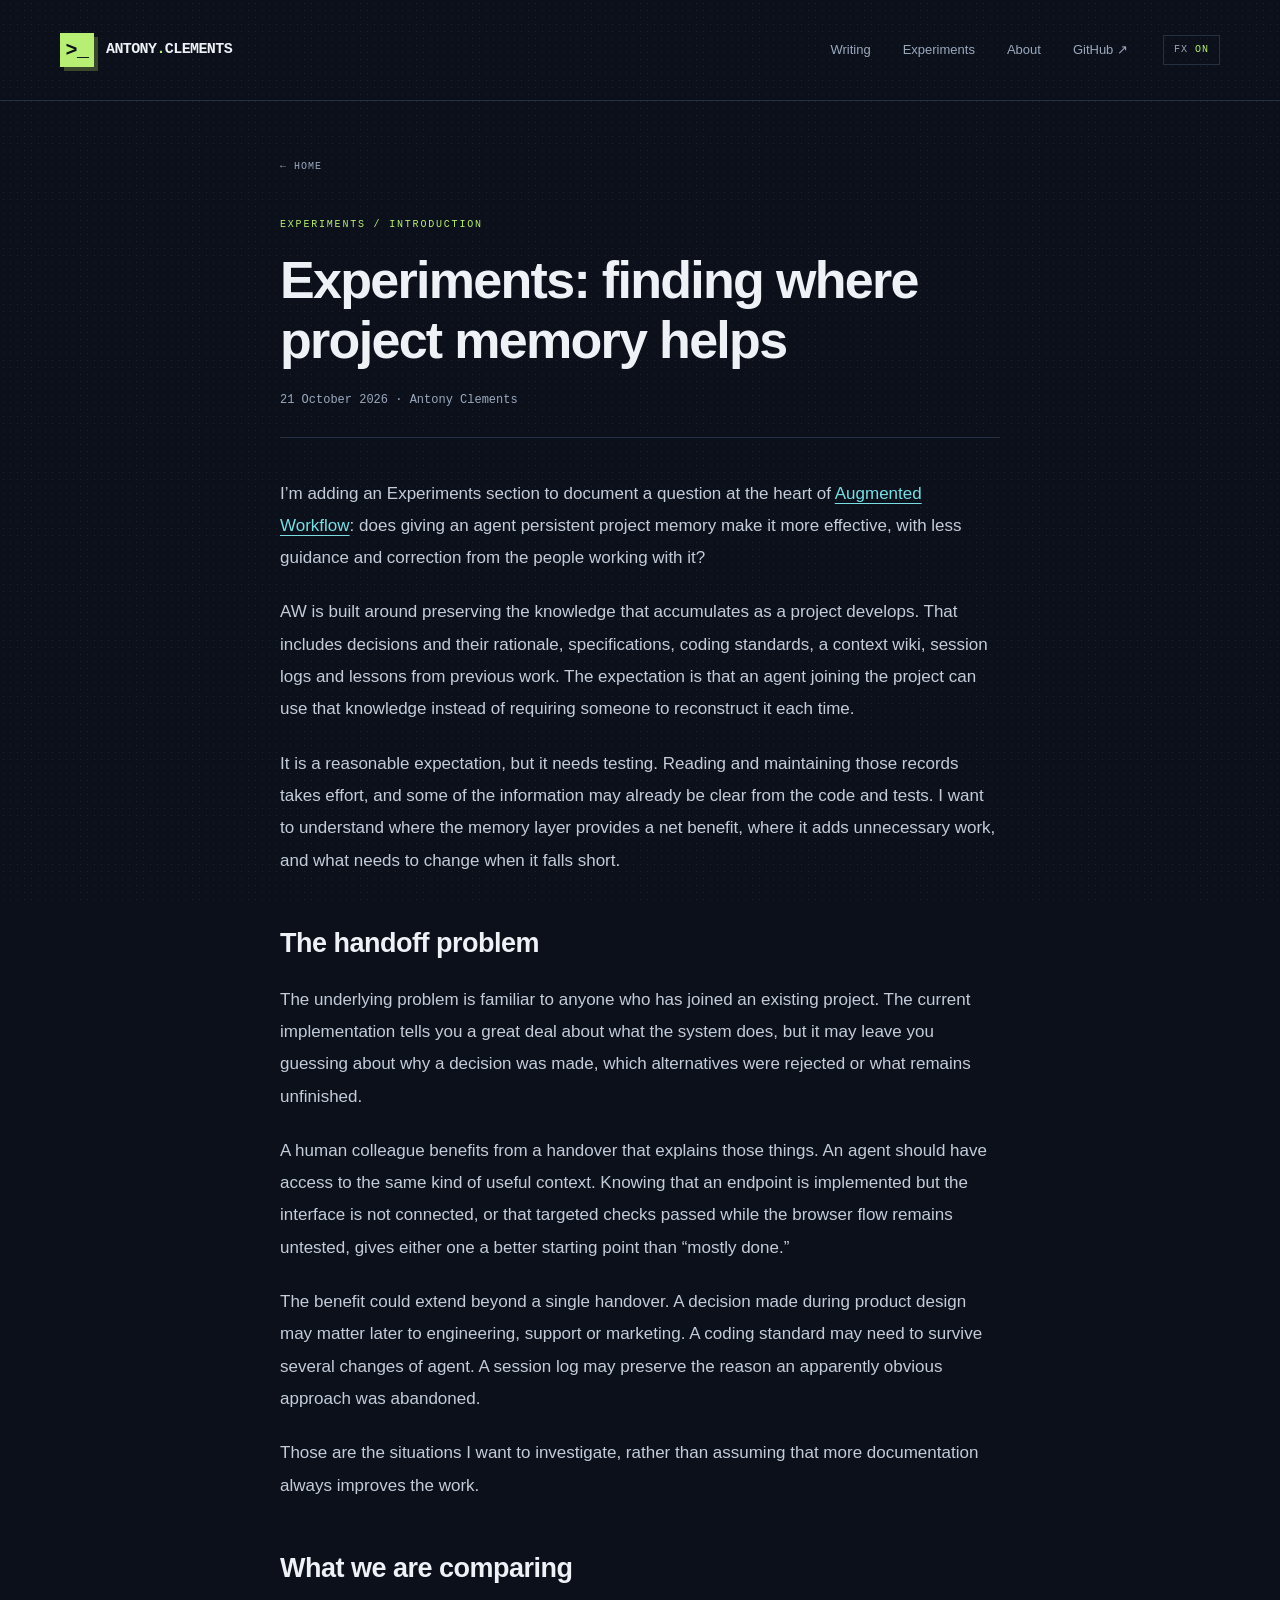
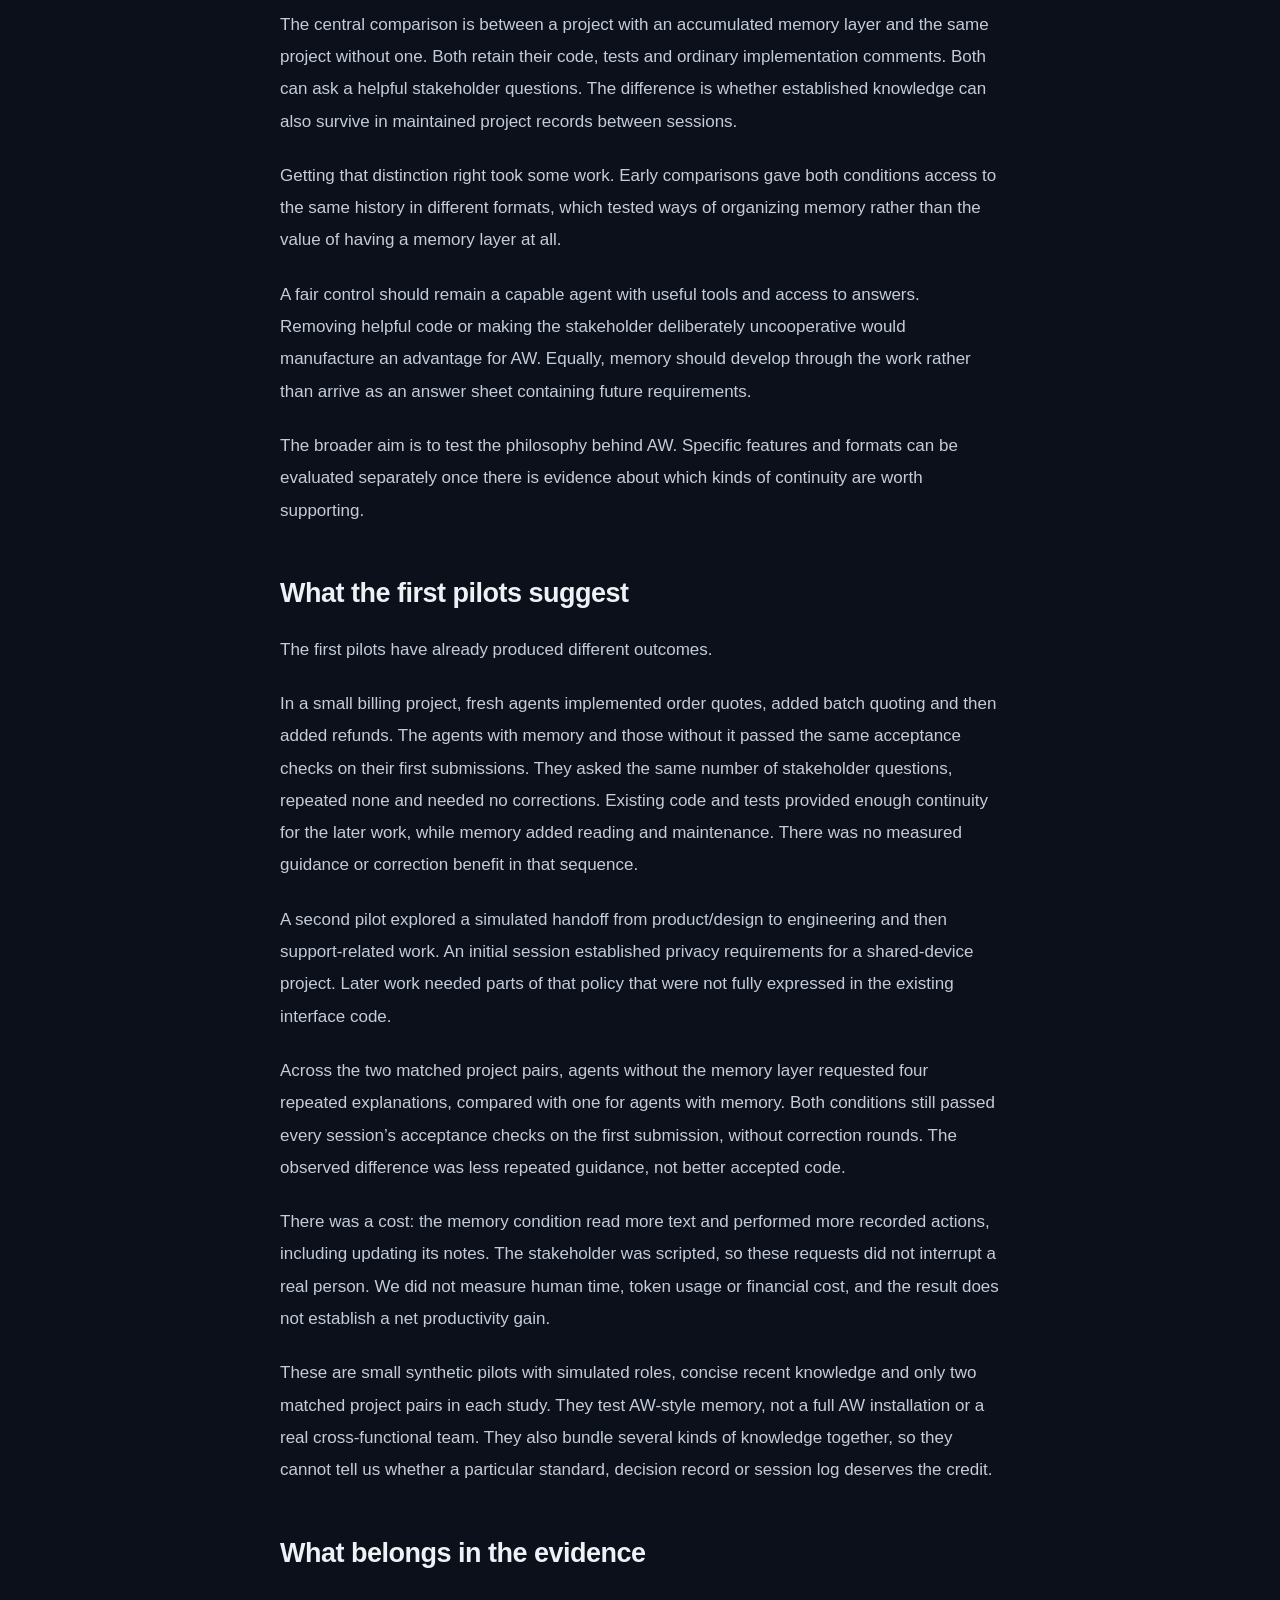
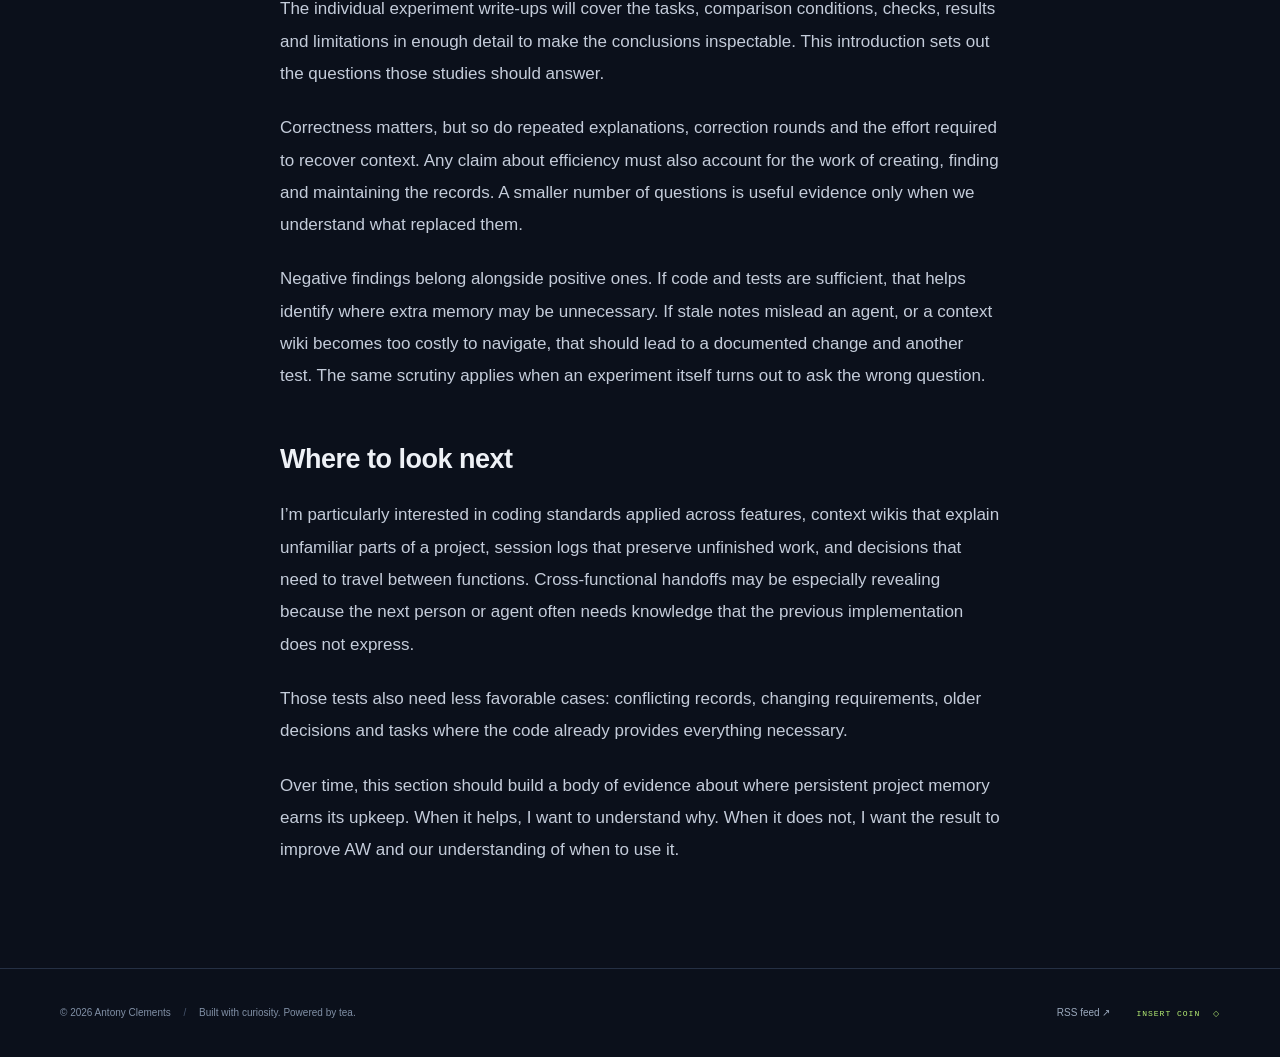
==== experiments/index.html @ 54e2a92e "Add Experiments section and project memory introduction" ====
<!DOCTYPE html>
<html lang="en">
<head>
  <meta charset="utf-8">
  <meta name="viewport" content="width=device-width, initial-scale=1">
  <title>Experiments: finding where project memory helps &mdash; Antony Clements</title>
  <meta name="description" content="Testing where persistent project memory helps agents, where it adds work, and what the evidence means for Augmented Workflow.">
  <link rel="stylesheet" href="/styles.css">
  <link rel="canonical" href="https://antonyjclements.github.io/experiments/">
<meta name="theme-color" content="#0b101b"><link rel="icon" href="/assets/favicon.svg" type="image/svg+xml"><script src="/arcade.js" defer></script>
</head>
<body class="article-page"><a class="skip-link" href="#main">Skip to content</a>
<header class="site-header"><div class="inner header-row">
  <a class="brand" href="/" aria-label="Antony Clements home"><span class="brand-icon" aria-hidden="true">&gt;_</span><span>ANTONY<span class="brand-dot">.</span>CLEMENTS</span></a>
  <nav aria-label="Main navigation"><a href="/#transmissions">Writing</a><a href="/experiments/" aria-current="page">Experiments</a><a href="/#about">About</a><a href="https://github.com/antonyjclements">GitHub <span aria-hidden="true">↗</span></a></nav>
  <button class="motion-toggle" type="button" aria-pressed="false" aria-label="Pause visual animations">FX <span>ON</span></button>
</div></header>

<main id="main" class="article-main"><a class="back-link" href="/">← HOME</a>
<article><p class="eyebrow">EXPERIMENTS / INTRODUCTION</p>
<h1>Experiments: finding where project memory helps</h1>
<p class="meta"><time datetime="2026-10-21">21 October 2026</time> &middot; Antony Clements</p>
<p>I’m adding an Experiments section to document a question at the heart of <a href="https://github.com/antonyjclements/augmented-workflow">Augmented Workflow</a>: does giving an agent persistent project memory make it more effective, with less guidance and correction from the people working with it?</p>
<p>AW is built around preserving the knowledge that accumulates as a project develops. That includes decisions and their rationale, specifications, coding standards, a context wiki, session logs and lessons from previous work. The expectation is that an agent joining the project can use that knowledge instead of requiring someone to reconstruct it each time.</p>
<p>It is a reasonable expectation, but it needs testing. Reading and maintaining those records takes effort, and some of the information may already be clear from the code and tests. I want to understand where the memory layer provides a net benefit, where it adds unnecessary work, and what needs to change when it falls short.</p>
<h2>The handoff problem</h2>
<p>The underlying problem is familiar to anyone who has joined an existing project. The current implementation tells you a great deal about what the system does, but it may leave you guessing about why a decision was made, which alternatives were rejected or what remains unfinished.</p>
<p>A human colleague benefits from a handover that explains those things. An agent should have access to the same kind of useful context. Knowing that an endpoint is implemented but the interface is not connected, or that targeted checks passed while the browser flow remains untested, gives either one a better starting point than “mostly done.”</p>
<p>The benefit could extend beyond a single handover. A decision made during product design may matter later to engineering, support or marketing. A coding standard may need to survive several changes of agent. A session log may preserve the reason an apparently obvious approach was abandoned.</p>
<p>Those are the situations I want to investigate, rather than assuming that more documentation always improves the work.</p>
<h2>What we are comparing</h2>
<p>The central comparison is between a project with an accumulated memory layer and the same project without one. Both retain their code, tests and ordinary implementation comments. Both can ask a helpful stakeholder questions. The difference is whether established knowledge can also survive in maintained project records between sessions.</p>
<p>Getting that distinction right took some work. Early comparisons gave both conditions access to the same history in different formats, which tested ways of organizing memory rather than the value of having a memory layer at all.</p>
<p>A fair control should remain a capable agent with useful tools and access to answers. Removing helpful code or making the stakeholder deliberately uncooperative would manufacture an advantage for AW. Equally, memory should develop through the work rather than arrive as an answer sheet containing future requirements.</p>
<p>The broader aim is to test the philosophy behind AW. Specific features and formats can be evaluated separately once there is evidence about which kinds of continuity are worth supporting.</p>
<h2>What the first pilots suggest</h2>
<p>The first pilots have already produced different outcomes.</p>
<p>In a small billing project, fresh agents implemented order quotes, added batch quoting and then added refunds. The agents with memory and those without it passed the same acceptance checks on their first submissions. They asked the same number of stakeholder questions, repeated none and needed no corrections. Existing code and tests provided enough continuity for the later work, while memory added reading and maintenance. There was no measured guidance or correction benefit in that sequence.</p>
<p>A second pilot explored a simulated handoff from product/design to engineering and then support-related work. An initial session established privacy requirements for a shared-device project. Later work needed parts of that policy that were not fully expressed in the existing interface code.</p>
<p>Across the two matched project pairs, agents without the memory layer requested four repeated explanations, compared with one for agents with memory. Both conditions still passed every session’s acceptance checks on the first submission, without correction rounds. The observed difference was less repeated guidance, not better accepted code.</p>
<p>There was a cost: the memory condition read more text and performed more recorded actions, including updating its notes. The stakeholder was scripted, so these requests did not interrupt a real person. We did not measure human time, token usage or financial cost, and the result does not establish a net productivity gain.</p>
<p>These are small synthetic pilots with simulated roles, concise recent knowledge and only two matched project pairs in each study. They test AW-style memory, not a full AW installation or a real cross-functional team. They also bundle several kinds of knowledge together, so they cannot tell us whether a particular standard, decision record or session log deserves the credit.</p>
<h2>What belongs in the evidence</h2>
<p>The individual experiment write-ups will cover the tasks, comparison conditions, checks, results and limitations in enough detail to make the conclusions inspectable. This introduction sets out the questions those studies should answer.</p>
<p>Correctness matters, but so do repeated explanations, correction rounds and the effort required to recover context. Any claim about efficiency must also account for the work of creating, finding and maintaining the records. A smaller number of questions is useful evidence only when we understand what replaced them.</p>
<p>Negative findings belong alongside positive ones. If code and tests are sufficient, that helps identify where extra memory may be unnecessary. If stale notes mislead an agent, or a context wiki becomes too costly to navigate, that should lead to a documented change and another test. The same scrutiny applies when an experiment itself turns out to ask the wrong question.</p>
<h2>Where to look next</h2>
<p>I’m particularly interested in coding standards applied across features, context wikis that explain unfamiliar parts of a project, session logs that preserve unfinished work, and decisions that need to travel between functions. Cross-functional handoffs may be especially revealing because the next person or agent often needs knowledge that the previous implementation does not express.</p>
<p>Those tests also need less favorable cases: conflicting records, changing requirements, older decisions and tasks where the code already provides everything necessary.</p>
<p>Over time, this section should build a body of evidence about where persistent project memory earns its upkeep. When it helps, I want to understand why. When it does not, I want the result to improve AW and our understanding of when to use it.</p>
</article></main>
<footer class="site-footer"><div class="inner footer-row"><p>© 2026 Antony Clements <span class="footer-divider">/</span> Built with curiosity. Powered by tea.</p><div><a href="/feed.xml">RSS feed ↗</a><button class="secret-trigger" type="button" aria-label="Enter the secret arcade">INSERT COIN <span aria-hidden="true">◇</span></button></div></div></footer>

</body>
</html>
---- styles.css ----
:root {
  color-scheme:dark;
  --bg:#0b101b;
  --panel:#101827;
  --line:#253044;
  --ink:#eef1f6;
  --muted:#9ba9bd;
  --lime:#b7ef74;
  --cyan:#7bdde4;
  --purple:#af91ee;
  --mono:ui-monospace,'SFMono-Regular',Consolas,'Liberation Mono',monospace;
}
* {
  box-sizing:border-box;
}
html {
  scroll-behavior:smooth;
  scroll-padding-top:2rem;
}
body {
  margin:0;
  background:var(--bg);
  color:var(--ink);
  font-family:Arial,Helvetica,sans-serif;
  line-height:1.65;
}
body::before {
  content:'';
  position:fixed;
  inset:0;
  z-index:-1;
  pointer-events:none;
  background-image:radial-gradient(#66749433 .6px,transparent .6px);
  background-size:7px 7px;
}
a {
  color:var(--cyan);
  text-underline-offset:4px;
}
button {
  font:inherit;
  cursor:pointer;
}
a,button {
  -webkit-tap-highlight-color:transparent;
}
a:focus-visible,button:focus-visible {
  outline:2px solid var(--lime);
  outline-offset:6px;
}
::selection {
  background:var(--lime);
  color:var(--bg);
}
.inner,.home-main {
  width:min(1160px,calc(100% - 96px));
  margin:auto;
}
.site-header {
  border-bottom:1px solid var(--line);
}
.header-row {
  min-height:100px;
  display:flex;
  align-items:center;
  gap:35px;
}
.brand {
  display:flex;
  align-items:center;
  gap:12px;
  color:var(--ink);
  text-decoration:none;
  font-family:var(--mono);
  font-weight:800;
  font-size:15px;
  letter-spacing:-.6px;
}
.brand-icon {
  background:var(--lime);
  color:var(--bg);
  width:34px;
  height:34px;
  display:grid;
  place-items:center;
  box-shadow:4px 4px 0 #39472d;
  font-size:20px;
}
.brand-dot {
  color:var(--lime);
}
nav {
  display:flex;
  gap:32px;
  margin-left:auto;
}
nav a {
  color:var(--muted);
  font-size:13px;
  text-decoration:none;
}
nav a:hover,nav a:focus-visible {
  color:var(--lime);
}
.motion-toggle {
  border:1px solid var(--line);
  color:var(--muted);
  background:none;
  padding:6px 10px;
  font-family:var(--mono);
  font-size:10px;
  letter-spacing:1px;
}
.motion-toggle span {
  color:var(--lime);
}
.hero {
  display:grid;
  grid-template-columns:1.05fr 1fr;
  gap:50px;
  align-items:center;
  padding:80px 0 64px;
}
.eyebrow {
  font-family:var(--mono);
  font-size:10px;
  letter-spacing:1.8px;
  color:var(--lime);
  margin:0 0 25px;
  line-height:1.6;
}
.status-dot {
  display:inline-block;
  width:6px;
  height:6px;
  margin-right:9px;
  background:var(--lime);
  box-shadow:0 0 10px #b7ef7490;
  animation:pulse 3s ease-in-out infinite;
}
.hero h1 {
  font-size:clamp(38px,4.5vw,60px);
  line-height:1.12;
  letter-spacing:-2.5px;
  margin:0 0 26px;
  font-weight:850;
}
.hero h1>span {
  color:var(--lime);
}
.hero-description {
  max-width:450px;
  font-size:15px;
  color:var(--muted);
  line-height:1.85;
  margin:0 0 30px;
}
.hero-actions {
  display:flex;
  align-items:center;
  gap:23px;
  flex-wrap:wrap;
}
.button {
  font-family:var(--mono);
  font-weight:700;
  font-size:10px;
  letter-spacing:.4px;
  text-decoration:none;
  padding:14px 18px;
  display:inline-flex;
  gap:16px;
  border:1px solid var(--lime);
  box-shadow:4px 4px 0 #405231;
  transition:transform .2s,box-shadow .2s;
}
.primary {
  background:var(--lime);
  color:#111827;
}
.button:hover {
  transform:translate(-2px,-2px);
  box-shadow:6px 6px 0 #405231;
}
.text-link {
  font-size:12px;
  color:var(--ink);
  text-decoration:none;
}
.text-link:hover {
  color:var(--lime);
}
.hero-footnote {
  font-family:var(--mono);
  font-size:9px;
  letter-spacing:1.4px;
  color:#7c8a9e;
  margin:32px 0 0;
}
.hero-footnote span {
  color:var(--lime);
  margin-right:7px;
}
.scene-frame {
  border:1px solid #3d4b62;
  box-shadow:8px 8px 0 #121d2f;
  transform:translateY(6px);
}
.scene-top,.scene-bottom {
  display:flex;
  justify-content:space-between;
  padding:12px 15px;
  font:8px var(--mono);
  letter-spacing:1px;
  background:#131b2b;
  color:#a3b0c6;
}
.live {
  color:var(--lime);
}
.city-scene {
  position:relative;
  overflow:hidden;
  background:#151a34;
}
.city-scene img {
  display:block;
  width:100%;
  height:auto;
  min-height:285px;
  object-fit:cover;
  image-rendering:pixelated;
  animation:city-drift 9s ease-in-out infinite alternate;
}
.city-scene::after {
  content:'';
  position:absolute;
  inset:0;
  background:repeating-linear-gradient(transparent 0 3px,#00000018 3px 4px);
  pointer-events:none;
}
.scene-coordinate {
  position:absolute;
  top:20px;
  left:20px;
  font:9px/1.8 var(--mono);
  color:#a6b0d0;
}
.scene-caption {
  position:absolute;
  bottom:24px;
  left:20px;
  color:#d3def1;
  font:9px var(--mono);
  letter-spacing:1.5px;
}
.scene-bottom {
  color:#7f90aa;
  font-size:7px;
}
.signal-strip {
  display:flex;
  justify-content:space-between;
  align-items:center;
  gap:16px;
  border-block:1px solid var(--line);
  padding:20px 0;
  font:9px var(--mono);
  letter-spacing:1.3px;
  color:#8a9ab2;
}
.signal-strip span:nth-child(even) {
  color:var(--lime);
}
.transmissions {
  padding-top:59px;
  scroll-margin-top:28px;
}
.section-heading {
  display:flex;
  justify-content:space-between;
  align-items:end;
  margin-bottom:27px;
}
.section-heading .eyebrow,.about-panel .eyebrow {
  font-size:9px;
  margin-bottom:12px;
  color:#8f9db2;
}
.section-heading h2,.about-panel h2 {
  font-size:28px;
  line-height:1.3;
  letter-spacing:-1px;
  margin:0;
}
.section-count {
  font:8px var(--mono);
  color:#8492aa;
  letter-spacing:1px;
  padding-bottom:5px;
}
.post-card {
  position:relative;
  display:grid;
  grid-template-columns:265px 1fr;
  gap:35px;
  padding:22px;
  border:1px solid var(--line);
  text-decoration:none;
  background:#11182790;
  transition:border-color .2s,transform .2s;
}
.post-card:hover {
  border-color:#74974e;
  transform:translateY(-3px);
}
.post-art {
  min-height:218px;
  border:1px solid #343c5a;
  background:radial-gradient(ellipse at center,#302b4b,#161d30);
  display:flex;
  flex-direction:column;
  align-items:center;
  justify-content:space-between;
  padding:15px;
  font:8px var(--mono);
  letter-spacing:1px;
  color:#a29abf;
  position:relative;
  overflow:hidden;
}
.post-art::before {
  content:'';
  position:absolute;
  inset:0;
  background-image:linear-gradient(#b09aee0b 1px,transparent 1px),linear-gradient(90deg,#b09aee0b 1px,transparent 1px);
  background-size:18px 18px;
}
.art-index {
  align-self:start;
}
.code-art {
  display:flex;
  gap:18px;
  align-items:center;
  font:70px var(--mono);
  text-shadow:4px 4px #101529;
  color:var(--purple);
  z-index:1;
}
.code-art i {
  font-style:normal;
  font-size:58px;
  color:var(--lime);
  animation:float 4s ease-in-out infinite;
}
.art-caption {
  color:#bdafdc;
  font-size:7px;
}
.post-copy {
  padding:12px 35px 10px 0;
}
.post-meta {
  display:flex;
  gap:20px;
  font:9px var(--mono);
  letter-spacing:.8px;
  color:var(--muted);
}
.post-meta span {
  color:var(--cyan);
}
.post-copy h3 {
  font-size:27px;
  line-height:1.3;
  letter-spacing:-.7px;
  color:var(--ink);
  margin:19px 0 12px;
}
.post-copy p {
  font-size:14px;
  color:var(--muted);
  line-height:1.85;
  max-width:630px;
  margin:0 0 20px;
}
.read-link {
  font:9px var(--mono);
  letter-spacing:1px;
  color:var(--lime);
}
.read-link span {
  display:inline-block;
  margin-left:14px;
  transition:transform .2s;
}
.post-card:hover .read-link span {
  transform:translateX(5px);
}
.card-number {
  position:absolute;
  right:21px;
  top:20px;
  font:10px var(--mono);
  color:#56667f;
}
.about-panel {
  display:grid;
  grid-template-columns:1fr 1.6fr;
  gap:45px;
  margin-top:46px;
  padding:36px 0;
  border-block:1px solid var(--line);
  scroll-margin-top:20px;
}
.about-panel p:not(.eyebrow) {
  font-size:14px;
  line-height:1.9;
  color:var(--muted);
  margin:0 0 13px;
}
.about-panel .text-link {
  color:var(--cyan);
}
.cheat-hint {
  display:flex;
  align-items:center;
  justify-content:center;
  gap:18px;
  padding:38px 0;
  color:var(--purple);
}
.cheat-hint p {
  font-size:11px;
  line-height:1.8;
  margin:0;
  color:#a5acc0;
}
.cheat-hint p span {
  color:#697a94;
}
.cheat-keys {
  font:11px var(--mono);
  color:#78869f;
  letter-spacing:3px;
  margin-left:25px;
}
.site-footer {
  border-top:1px solid var(--line);
}
.footer-row {
  display:flex;
  justify-content:space-between;
  align-items:center;
  gap:20px;
  min-height:88px;
  font-size:10px;
  color:#8190a6;
}
.footer-row p {
  margin:0;
}
.footer-row>div {
  display:flex;
  align-items:center;
  gap:26px;
}
.footer-row a {
  color:var(--muted);
  text-decoration:none;
}
.footer-divider {
  margin:0 10px;
  color:#46546c;
}
.secret-trigger {
  font:8px var(--mono);
  letter-spacing:1px;
  border:0;
  color:var(--lime);
  background:none;
  padding:10px 0;
}
.secret-trigger span {
  padding-left:7px;
}
.skip-link {
  position:fixed;
  top:-100px;
  left:20px;
  z-index:10;
  background:var(--lime);
  color:var(--bg);
  padding:10px;
}
.skip-link:focus {
  top:15px;
}
.article-main {
  max-width:780px;
  padding:50px 30px 80px;
  margin:auto;
}
.back-link {
  font:10px var(--mono);
  letter-spacing:1px;
  text-decoration:none;
  color:var(--muted);
  display:inline-block;
  margin-bottom:45px;
}
article>.eyebrow {
  color:var(--lime);
  margin-bottom:18px;
}
article h1 {
  font-size:clamp(34px,5vw,52px);
  letter-spacing:-1.7px;
  line-height:1.15;
  margin:0 0 18px;
}
article .meta {
  font:12px var(--mono);
  color:var(--muted);
  padding-bottom:30px;
  border-bottom:1px solid var(--line);
  margin-bottom:40px;
}
article {
  font-size:17px;
  line-height:1.9;
  color:#c4ccda;
}
article h1,article h2,article h3 {
  color:var(--ink);
}
article h2 {
  font-size:27px;
  line-height:1.35;
  letter-spacing:-.5px;
  margin-top:48px;
}
article h3 {
  font-size:21px;
  margin-top:35px;
}
article p {
  margin:22px 0;
}
blockquote {
  border-left:3px solid var(--purple);
  margin:28px 0;
  padding:2px 0 2px 23px;
  color:#b9abd7;
}
code {
  font-family:var(--mono);
  font-size:.85em;
  background:#1a2537;
  color:#c2e49c;
  padding:3px 5px;
}
pre {
  background:#111b2b;
  border:1px solid var(--line);
  padding:22px;
  overflow-x:auto;
  font-size:14px;
  line-height:1.7;
}
pre code {
  background:none;
  padding:0;
}
.arcade-dialog {
  width:min(600px,calc(100% - 24px));
  padding:24px;
  background:#0b101b;
  color:var(--ink);
  border:1px solid var(--lime);
  box-shadow:8px 8px 0 #41572f;
  max-height:calc(100dvh - 24px);
  overflow:auto;
}
.arcade-dialog::backdrop {
  background:#030712e8;
  backdrop-filter:blur(6px);
}
.arcade-heading {
  display:flex;
  align-items:center;
  justify-content:space-between;
  gap:15px;
}
.arcade-heading h2 {
  font:18px var(--mono);
  color:var(--lime);
  margin:0;
}
.close-game {
  border:1px solid var(--line);
  background:none;
  color:var(--ink);
  padding:4px 10px;
}
.arcade-dialog p {
  color:var(--muted);
  font:11px/1.8 var(--mono);
}
.game-score {
  display:flex;
  justify-content:space-between;
  color:var(--cyan);
  font:12px var(--mono);
  padding:14px 0;
}
.arcade-dialog canvas {
  display:block;
  width:100%;
  height:auto;
  border:1px solid var(--line);
  background:#101629;
  image-rendering:pixelated;
  touch-action:none;
}
.game-controls {
  display:flex;
  justify-content:space-between;
  gap:10px;
  margin-top:16px;
}
.game-controls button {
  background:#182438;
  border:1px solid #48576e;
  color:var(--ink);
  padding:12px 18px;
  font:12px var(--mono);
  touch-action:none;
}
.game-controls .restart-game {
  color:var(--lime);
}
.no-motion *, .no-motion *::before, .no-motion *::after {
  animation:none!important;
  scroll-behavior:auto!important;
  transition:none!important;
}
@keyframes pulse {
  50% {
    opacity:.5;
  }
}
@keyframes float {
  50% {
    transform:translateY(-5px);
  }
}
@keyframes city-drift {
  to {
    transform:scale(1.035) translateY(-3px);
  }
}
@media(prefers-reduced-motion:reduce) {
  html {
    scroll-behavior:auto;
  }
  *,*::before,*::after {
    animation:none!important;
    transition:none!important;
  }
}
@media(min-width:1450px) {
  .hero {
    padding-top:95px;
    padding-bottom:85px;
  }
}
@media(max-width:1000px) {
  .inner,.home-main {
    width:calc(100% - 56px);
  }
  .hero {
    gap:28px;
  }
  .hero h1 {
    font-size:44px;
  }
  .hero-actions {
    gap:20px;
  }
  .post-card {
    grid-template-columns:220px 1fr;
    gap:25px;
  }
  .scene-bottom {
    letter-spacing:0;
  }
  .brand {
    font-size:12px;
  }
  nav {
    gap:22px;
  }
  .header-row {
    gap:22px;
  }
}
@media(max-width:700px) {
  .inner,.home-main {
    width:calc(100% - 36px);
  }
  .header-row {
    min-height:83px;
    gap:16px;
    flex-wrap:wrap;
    padding-block:18px;
  }
  .brand {
    font-size:11px;
    gap:10px;
  }
  .brand-icon {
    width:28px;
    height:28px;
    font-size:17px;
  }
  nav {
    order:3;
    flex-basis:100%;
    flex-wrap:wrap;
    margin:5px 0 0;
    gap:28px;
  }
  nav a {
    font-size:12px;
  }
  .motion-toggle {
    margin-left:auto;
  }
  .hero {
    grid-template-columns:1fr;
    padding:44px 0 35px;
    gap:36px;
  }
  .hero h1 {
    font-size:46px;
    letter-spacing:-2px;
  }
  .hero-description {
    font-size:14px;
  }
  .eyebrow {
    font-size:9px;
    letter-spacing:1px;
  }
  .city-scene img {
    min-height:0;
  }
  .scene-frame {
    margin-right:7px;
  }
  .signal-strip {
    font-size:8px;
    flex-wrap:wrap;
    justify-content:center;
    gap:12px;
    line-height:1.8;
  }
  .signal-strip span:last-child,.signal-strip span:nth-last-child(2) {
    display:none;
  }
  .transmissions {
    padding-top:38px;
  }
  .section-heading {
    display:block;
  }
  .section-heading h2 {
    font-size:26px;
  }
  .section-count {
    display:block;
    margin-top:14px;
  }
  .post-card {
    grid-template-columns:1fr;
    padding:16px;
    gap:15px;
  }
  .post-art {
    min-height:185px;
  }
  .code-art {
    font-size:62px;
  }
  .post-copy {
    padding:10px 0 5px;
  }
  .post-copy h3 {
    font-size:25px;
  }
  .card-number {
    display:none;
  }
  .post-meta {
    font-size:8px;
    gap:17px;
  }
  .about-panel {
    grid-template-columns:1fr;
    gap:18px;
    margin-top:30px;
    padding:28px 0;
  }
  .about-panel h2 {
    font-size:25px;
  }
  .cheat-hint {
    flex-wrap:wrap;
    gap:15px;
    padding:30px 0;
  }
  .cheat-keys {
    flex-basis:100%;
    text-align:center;
    margin:0;
    font-size:10px;
  }
  .footer-row {
    align-items:start;
    flex-direction:column;
    gap:13px;
    padding-block:23px;
  }
  .footer-row>div {
    width:100%;
    justify-content:space-between;
  }
  .footer-divider {
    margin:0 4px;
  }
  .article-main {
    padding:35px 20px 55px;
  }
  article {
    font-size:16px;
  }
  article h2 {
    font-size:24px;
  }
  pre {
    padding:16px;
    font-size:12px;
  }
  .arcade-dialog {
    padding:15px;
  }
  .game-controls button {
    padding:12px;
  }
  .arcade-heading h2 {
    font-size:15px;
  }
}

.game-picker {
  display:flex;
  gap:10px;
  margin-top:20px;
}
.game-picker button {
  flex:1;
  padding:12px 8px;
  border:1px solid var(--line);
  background:#131d30;
  color:var(--muted);
  font:11px var(--mono);
  letter-spacing:.5px;
}
.game-picker button[aria-pressed="true"] {
  border-color:var(--lime);
  color:var(--lime);
  background:#b7ef7410;
}
.game-picker button:hover {
  border-color:var(--cyan);
}
.game-score [hidden] {
  display:none;
}

.game-picker {
  flex-wrap:wrap;
}
.game-picker button {
  flex:1 1 130px;
}
.game-controls [hidden] {
  display:none;
}
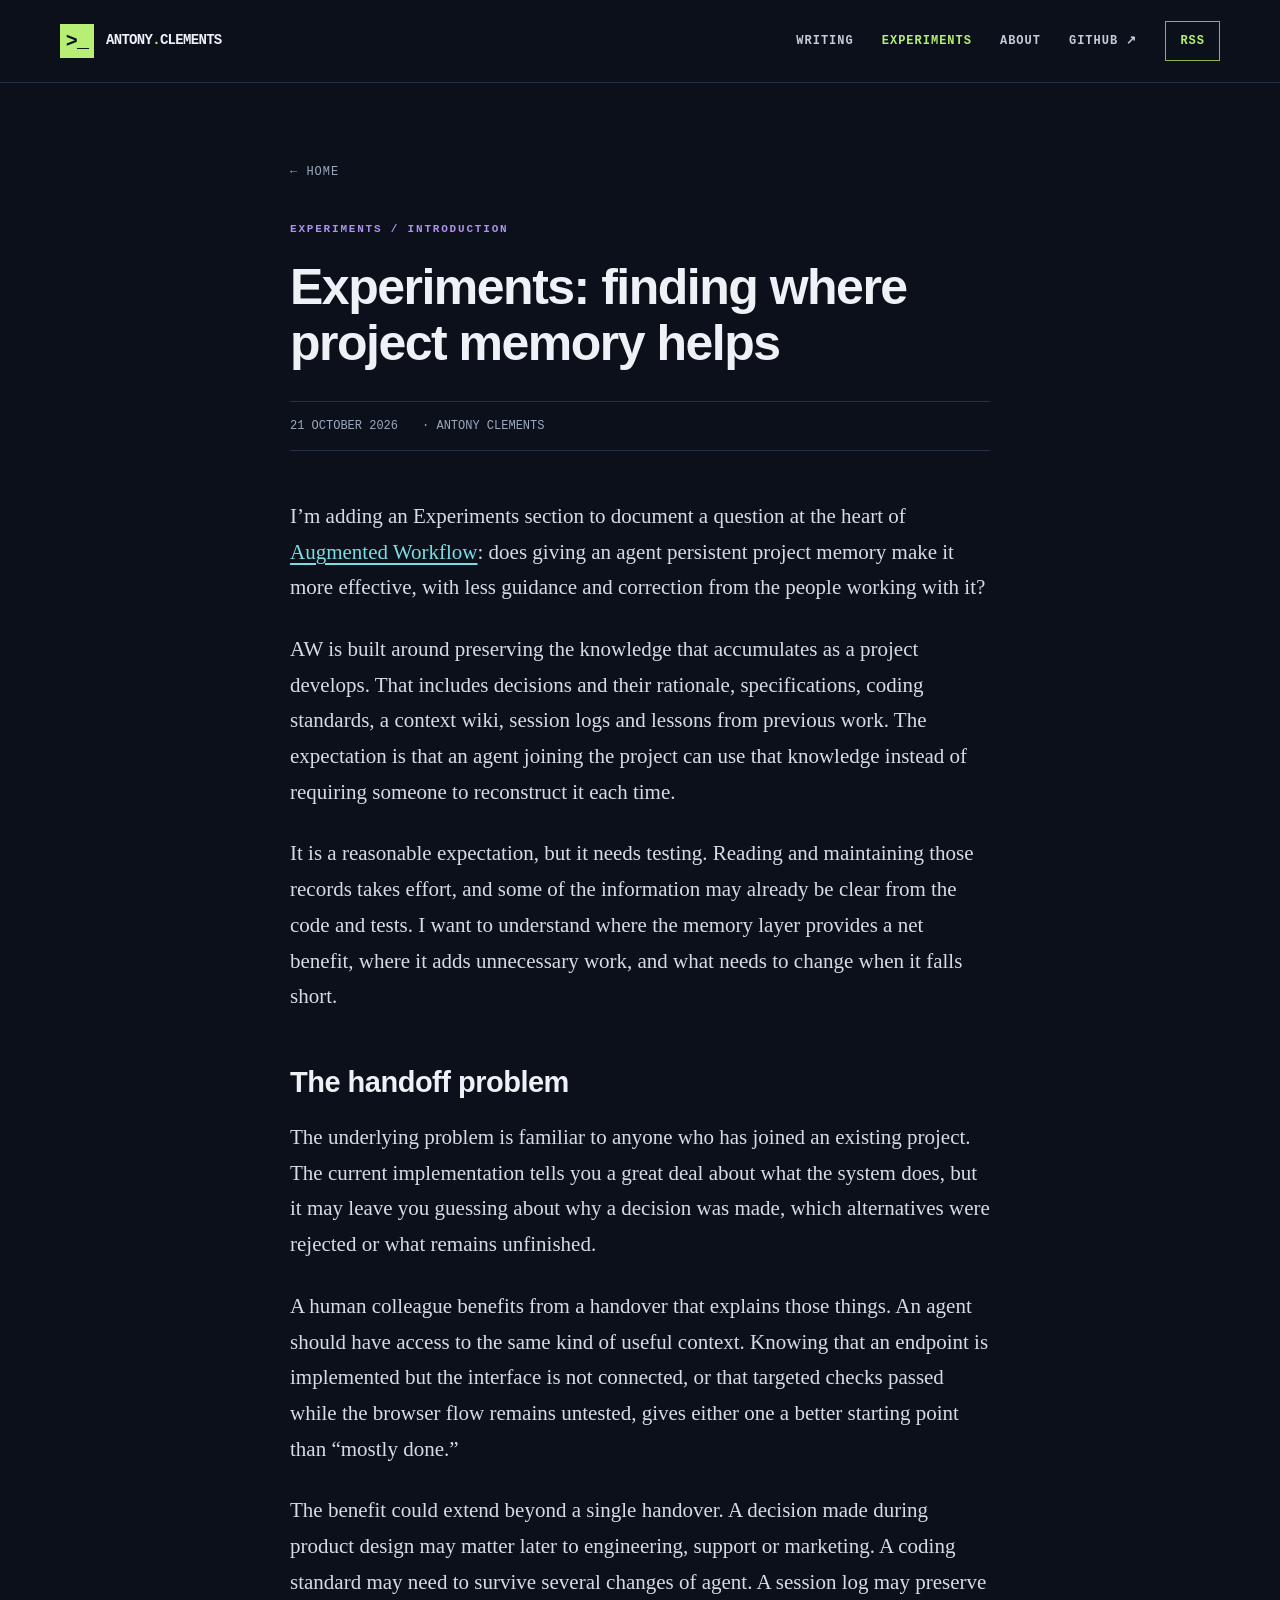
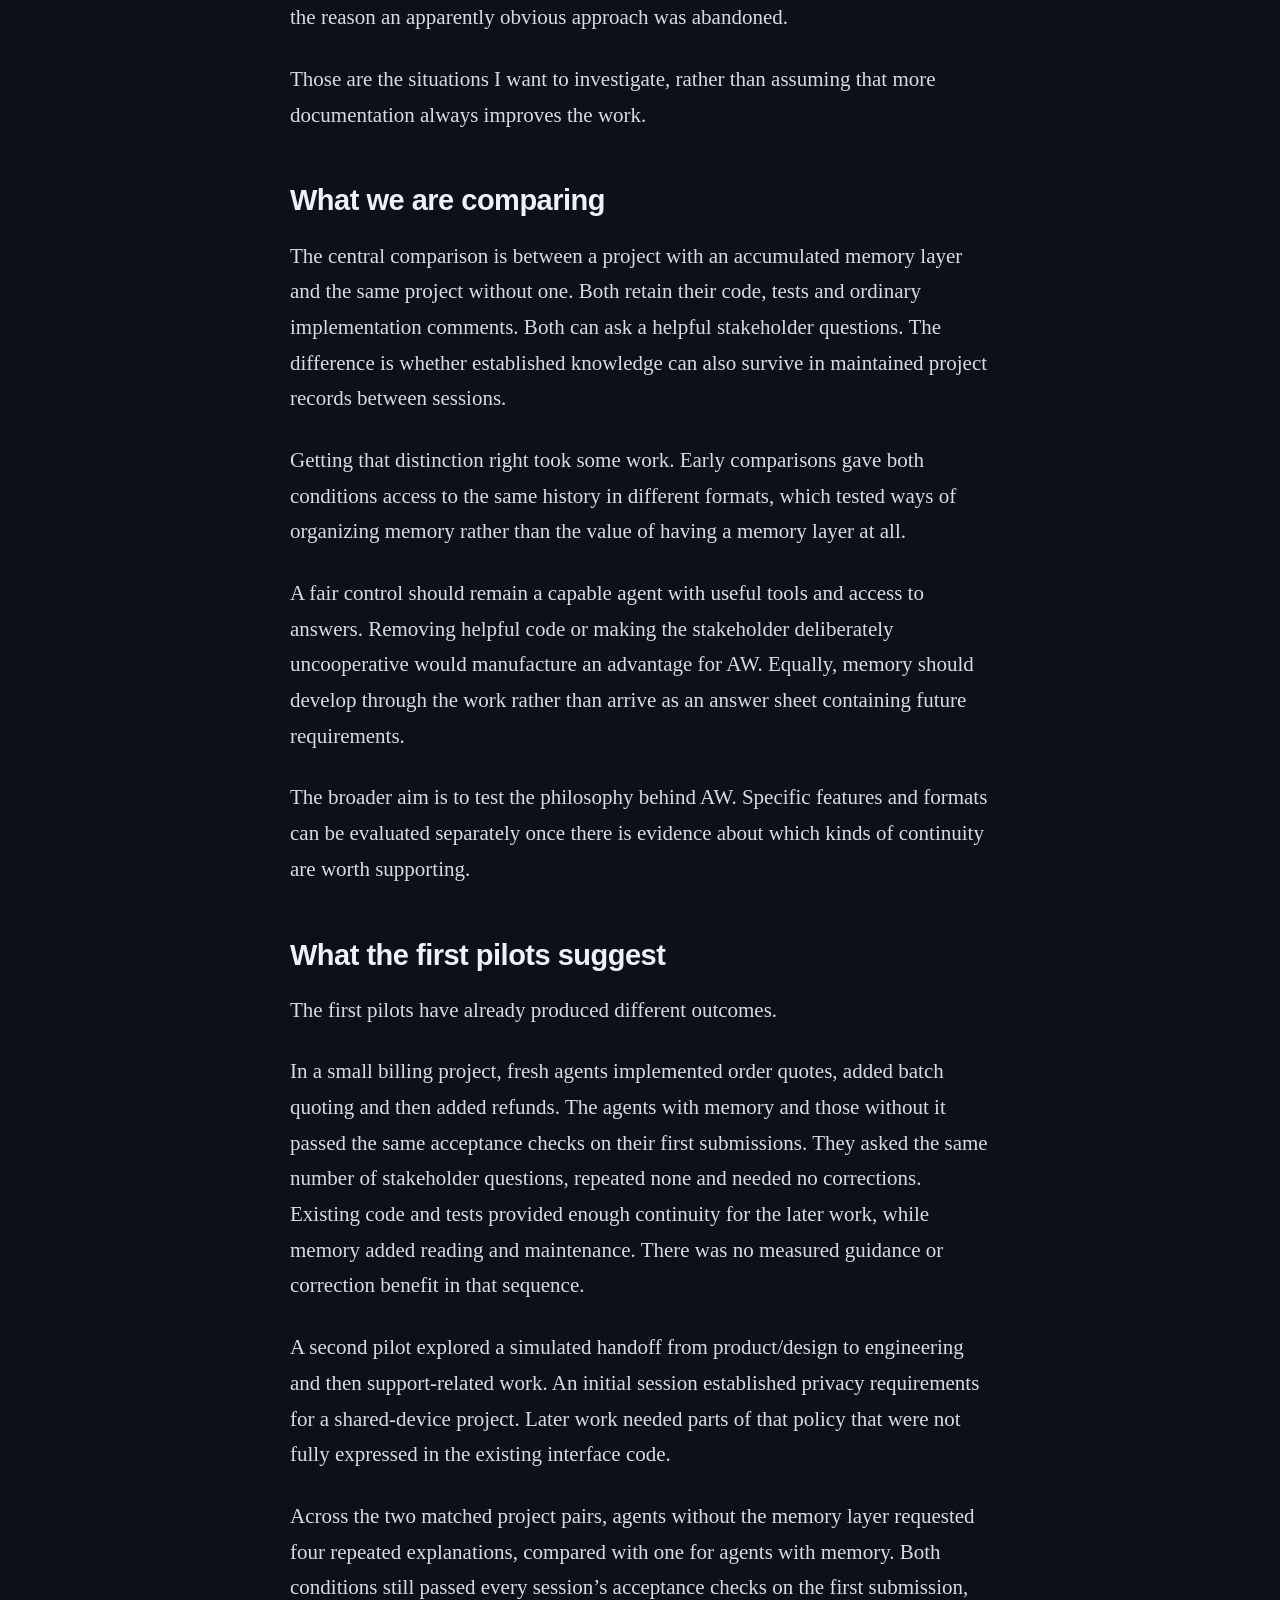
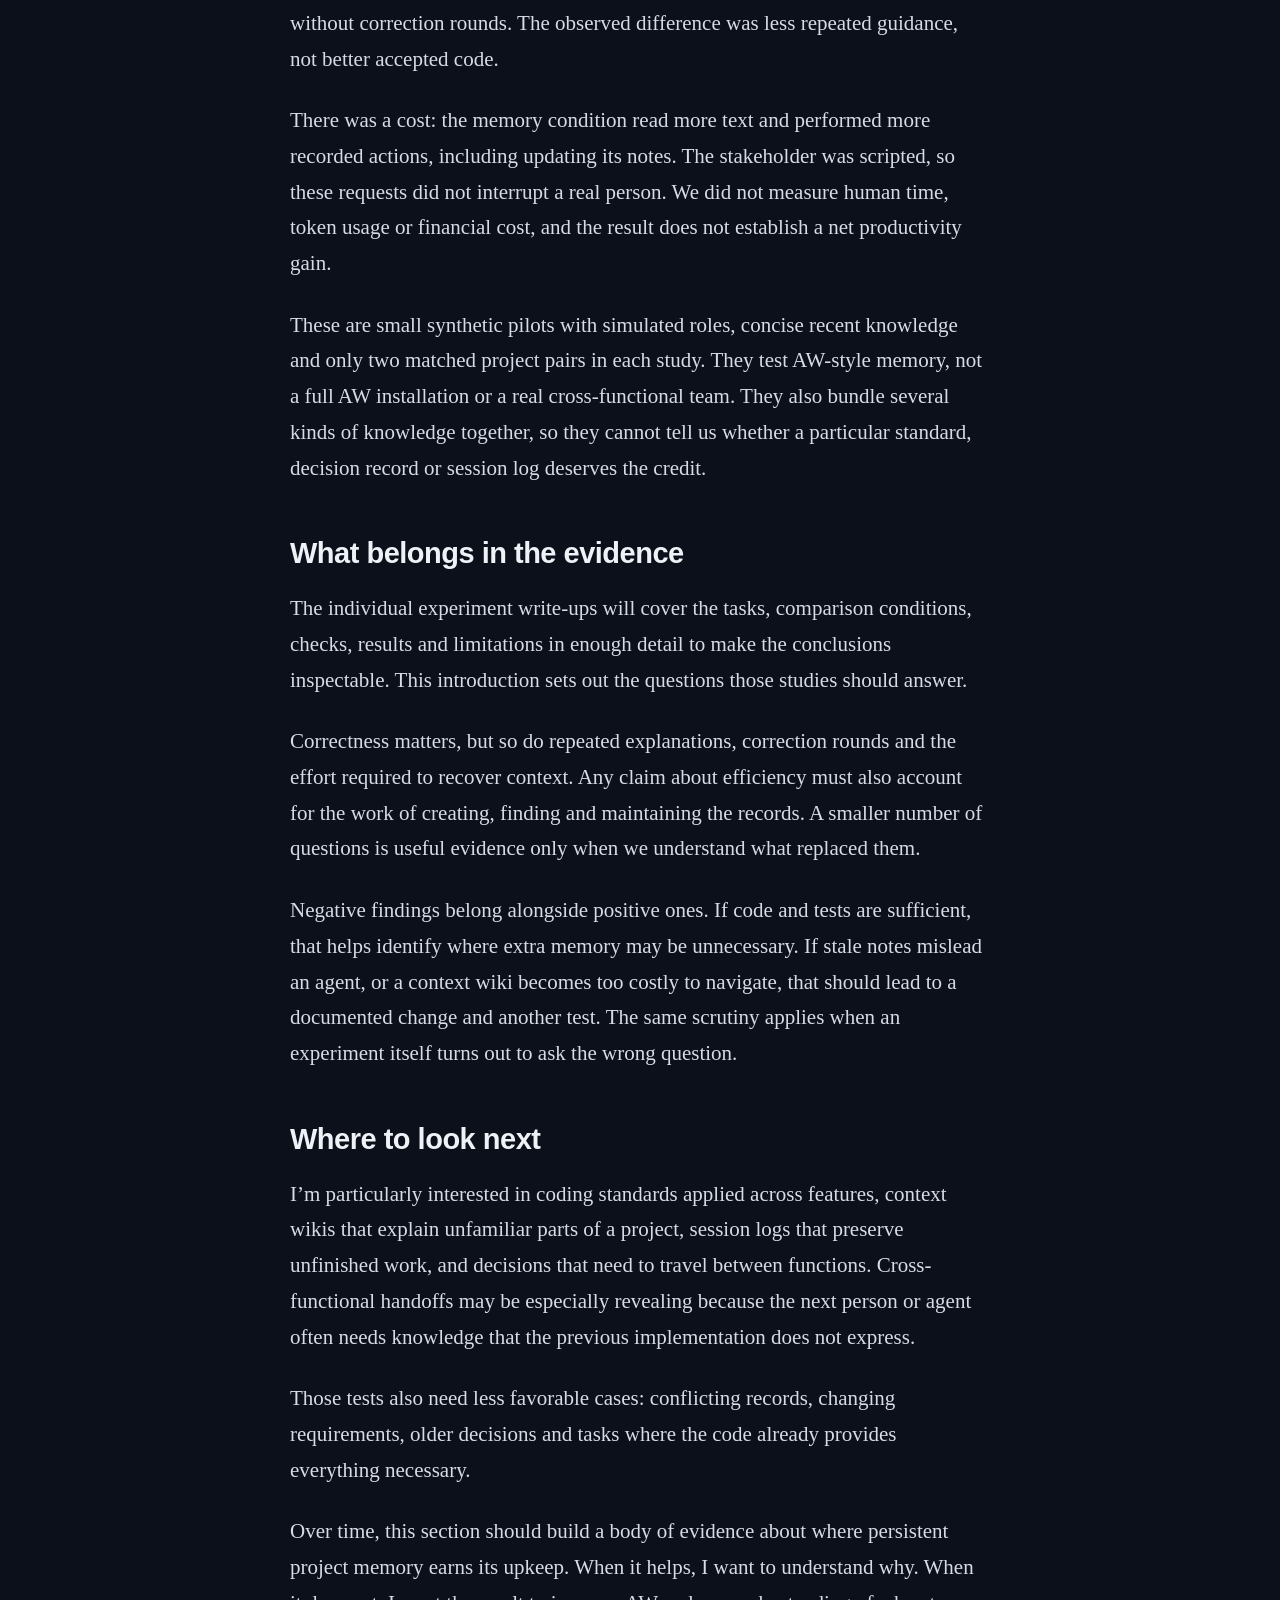
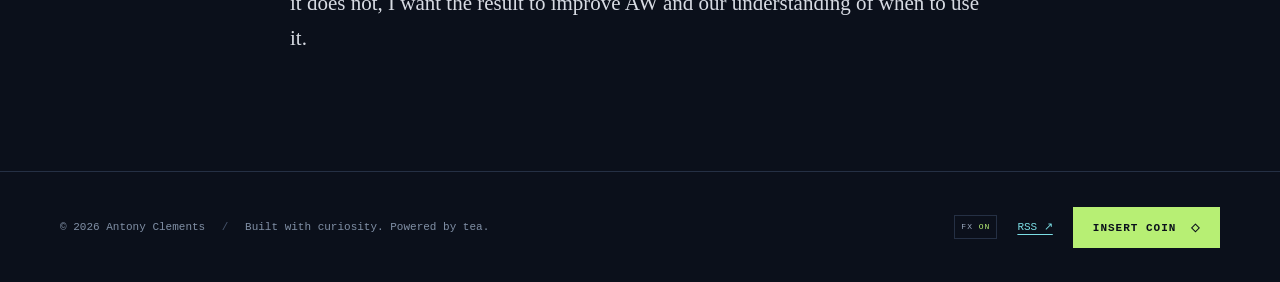
==== commit f66cc877: "Match arcade references across home and essay layouts Add social previews, consistent dates and meta" ====
--- a/experiments/index.html
+++ b/experiments/index.html
@@ -8,12 +8,26 @@
   <link rel="stylesheet" href="/styles.css">
   <link rel="canonical" href="https://antonyjclements.github.io/experiments/">
 <meta name="theme-color" content="#0b101b"><link rel="icon" href="/assets/favicon.svg" type="image/svg+xml"><script src="/arcade.js" defer></script>
+  <meta property="og:type" content="article">
+  <meta property="og:site_name" content="Antony Clements">
+  <meta property="og:title" content="Experiments: finding where project memory helps — Antony Clements">
+  <meta property="og:description" content="Testing where persistent project memory helps agents, where it adds work, and what the evidence means for Augmented Workflow.">
+  <meta property="og:url" content="https://antonyjclements.github.io/experiments/">
+  <meta property="og:image" content="https://antonyjclements.github.io/assets/social-preview.png">
+  <meta property="og:image:width" content="1200">
+  <meta property="og:image:height" content="630">
+  <meta property="og:image:alt" content="Antony Clements — Notes on building software, in the site’s dark arcade theme.">
+  <meta name="twitter:card" content="summary_large_image">
+  <meta name="twitter:title" content="Experiments: finding where project memory helps — Antony Clements">
+  <meta name="twitter:description" content="Testing where persistent project memory helps agents, where it adds work, and what the evidence means for Augmented Workflow.">
+  <meta name="twitter:image" content="https://antonyjclements.github.io/assets/social-preview.png">
+  <meta name="twitter:image:alt" content="Antony Clements — Notes on building software, in the site’s dark arcade theme.">
+  <meta property="article:published_time" content="2026-10-21">
 </head>
 <body class="article-page"><a class="skip-link" href="#main">Skip to content</a>
 <header class="site-header"><div class="inner header-row">
   <a class="brand" href="/" aria-label="Antony Clements home"><span class="brand-icon" aria-hidden="true">&gt;_</span><span>ANTONY<span class="brand-dot">.</span>CLEMENTS</span></a>
-  <nav aria-label="Main navigation"><a href="/#transmissions">Writing</a><a href="/experiments/" aria-current="page">Experiments</a><a href="/#about">About</a><a href="https://github.com/antonyjclements">GitHub <span aria-hidden="true">↗</span></a></nav>
-  <button class="motion-toggle" type="button" aria-pressed="false" aria-label="Pause visual animations">FX <span>ON</span></button>
+  <nav aria-label="Main navigation"><a href="/#transmissions">Writing</a><a href="/experiments/" aria-current="page">Experiments</a><a href="/#about">About</a><a href="https://github.com/antonyjclements">GitHub <span aria-hidden="true">↗</span></a><a class="nav-rss" href="/feed.xml">RSS</a></nav>
 </div></header>
 
 <main id="main" class="article-main"><a class="back-link" href="/">← HOME</a>
@@ -49,7 +63,7 @@
 <p>Those tests also need less favorable cases: conflicting records, changing requirements, older decisions and tasks where the code already provides everything necessary.</p>
 <p>Over time, this section should build a body of evidence about where persistent project memory earns its upkeep. When it helps, I want to understand why. When it does not, I want the result to improve AW and our understanding of when to use it.</p>
 </article></main>
-<footer class="site-footer"><div class="inner footer-row"><p>© 2026 Antony Clements <span class="footer-divider">/</span> Built with curiosity. Powered by tea.</p><div><a href="/feed.xml">RSS feed ↗</a><button class="secret-trigger" type="button" aria-label="Enter the secret arcade">INSERT COIN <span aria-hidden="true">◇</span></button></div></div></footer>
+<footer class="site-footer"><div class="inner footer-row"><p>© 2026 Antony Clements <span class="footer-divider">/</span> Built with curiosity. Powered by tea.</p><div><button class="motion-toggle" type="button" aria-pressed="false" aria-label="Pause visual animations">FX <span>ON</span></button><a href="/feed.xml">RSS ↗</a><button class="secret-trigger" type="button" aria-label="Enter the secret arcade">INSERT COIN <span aria-hidden="true">◇</span></button></div></div></footer>
 
 </body>
 </html>
--- a/styles.css
+++ b/styles.css
@@ -899,3 +899,162 @@
 .game-controls [hidden] {
   display:none;
 }
+
+/* Editorial arcade layout, shared by the home page and essays. */
+body::before { display:none; }
+.inner,.home-main { width:min(1160px,calc(100% - 120px)); }
+.header-row { min-height:82px; gap:24px; }
+.brand { font-size:14px; letter-spacing:-.7px; }
+.brand-icon { box-shadow:none; width:34px; height:34px; }
+nav { gap:28px; align-items:center; }
+.site-header nav a { font:700 12px/1.5 var(--mono); letter-spacing:1px; text-transform:uppercase; color:#c4ccda; }
+.site-header nav .nav-rss { color:var(--lime); border:1px solid #8bb64e; padding:10px 14px; }
+.hero { grid-template-columns:1fr 1.05fr; padding:76px 0 56px; gap:65px; }
+.hero h1 { font-size:clamp(36px,3.6vw,48px); line-height:1.13; letter-spacing:-1.3px; }
+.hero-description { font-size:16px; line-height:1.65; margin-bottom:32px; }
+.eyebrow { font-size:10px; font-weight:700; letter-spacing:1.8px; }
+.status-dot { display:none; }
+.hero-actions { gap:12px; }
+.button { box-shadow:none; padding:14px 20px; font-size:11px; }
+.button:hover { box-shadow:none; transform:translateY(-2px); }
+.secondary { border-color:#43516a; color:var(--ink); }
+.scene-frame { padding:9px; background:#101827; border:2px solid #253044; box-shadow:none; transform:none; }
+.city-scene img { min-height:0; }
+.featured-essay { display:block; border:1px solid var(--lime); background:var(--panel); padding:36px 40px; color:var(--ink); text-decoration:none; }
+.featured-top,.featured-bottom { display:flex; justify-content:space-between; gap:24px; }
+.featured-top { align-items:center; }
+.featured-top .eyebrow { margin:0; }
+.featured-essay h2 { font-size:32px; line-height:1.25; letter-spacing:-.7px; margin:14px 0 16px; }
+.featured-bottom { align-items:end; }
+.featured-bottom p { font-size:16px; color:#bac5d4; max-width:690px; margin:0; line-height:1.65; }
+.featured-bottom .read-link { flex-shrink:0; font-weight:700; padding-bottom:4px; }
+.featured-essay:hover { background:#162134; }
+.transmissions { padding-top:78px; padding-bottom:88px; }
+.section-heading { margin-bottom:0; padding-bottom:20px; border-bottom:1px solid #354159; gap:20px; }
+.section-heading h2 { font-size:30px; letter-spacing:-.7px; margin:0; }
+.section-count { font-size:10px; letter-spacing:.5px; }
+.writing-row { display:grid; grid-template-columns:64px 1fr 135px; gap:24px; padding:28px 0; border-bottom:1px dashed #253044; text-decoration:none; color:var(--ink); }
+.essay-number { font:700 18px/1.6 var(--mono); color:var(--purple); letter-spacing:3px; }
+.writing-copy h3 { font-size:23px; line-height:1.3; letter-spacing:-.3px; margin:0 0 8px; }
+.writing-copy p { font-size:14px; line-height:1.65; color:#bbc5d4; margin:0; }
+.listing-date { color:var(--muted); font:10px/1.7 var(--mono); text-align:right; letter-spacing:.3px; }
+.listing-date span { display:block; }
+.writing-row:hover h3 { color:var(--lime); }
+.experiments { position:relative; padding:78px 0 84px; scroll-margin-top:24px; }
+.experiments::before { content:''; position:absolute; inset:0 calc((1160px - 100vw)/2); background:#101827; border-block:1px solid var(--line); z-index:-1; }
+.experiments-inner { display:grid; grid-template-columns:310px 1fr; gap:58px; }
+.experiment-intro .eyebrow { color:var(--cyan); margin-bottom:14px; }
+.experiment-intro h2 { font-size:38px; letter-spacing:-1px; line-height:1.2; margin:0 0 18px; }
+.experiment-intro p:not(.eyebrow) { color:#bbc5d4; font-size:15px; line-height:1.7; margin:0 0 32px; }
+.experiment-link { font:700 11px/1.6 var(--mono); color:var(--cyan); }
+.pilot-list { display:grid; gap:16px; }
+.pilot-card { padding:22px 24px; border:1px solid var(--line); background:var(--bg); }
+.pilot-meta { display:flex; justify-content:space-between; align-items:center; gap:12px; color:var(--muted); font:10px/1.6 var(--mono); }
+.pilot-result { flex-shrink:0; border:1px solid #8492a5; padding:3px 7px; color:var(--ink); }
+.pilot-result.positive { background:var(--lime); color:var(--bg); border-color:var(--lime); }
+.pilot-card p { font-size:14px; color:#d1d7e1; line-height:1.65; margin:14px 0 0; }
+.about-panel { margin:0; padding:88px 0 78px; border:0; grid-template-columns:310px 1fr; gap:58px; }
+.about-panel .eyebrow { color:var(--lime); font-size:10px; margin-bottom:20px; }
+.about-panel h2 { font-size:38px; letter-spacing:-1px; }
+.about-panel p:not(.eyebrow) { line-height:1.7; }
+.cheat-hint { border:1px dashed #354159; padding:20px 24px; justify-content:space-between; gap:20px; }
+.cheat-hint p { color:#bbc5d4; font-size:14px; }
+.cheat-keys { color:var(--lime); font-size:12px; letter-spacing:2px; margin:0; }
+.footer-row { min-height:110px; font:11px/1.7 var(--mono); }
+.footer-row>div { gap:20px; }
+.footer-row a { color:var(--cyan); text-decoration:underline; }
+.secret-trigger { background:var(--lime); color:var(--bg); padding:14px 20px; font-size:11px; font-weight:700; }
+.motion-toggle { font-size:8px; padding:4px 6px; }
+.article-main { max-width:760px; padding:74px 30px 88px; }
+.back-link { font-size:12px; margin-bottom:42px; }
+article { font-family:Georgia,'Times New Roman',serif; font-size:21px; line-height:1.7; color:#d7dbe3; }
+article>.eyebrow { color:var(--purple); font-size:11px; margin:0 0 20px; }
+article h1,article h2,article h3 { font-family:Arial,Helvetica,sans-serif; }
+article h1 { font-size:50px; line-height:1.12; letter-spacing:-1.5px; margin:0 0 30px; }
+article .meta { display:flex; flex-wrap:wrap; gap:24px; font:12px/1.7 var(--mono); text-transform:uppercase; border-block:1px solid var(--line); padding:14px 0; margin:0 0 48px; }
+article p { margin:26px 0; }
+article h2 { font-size:29px; margin:48px 0 18px; }
+article h2 + p { margin-top:0; }
+article h3 { font-size:24px; }
+article ul { padding-left:26px; }
+.save-point { padding:26px 30px; border:2px solid var(--line); background:var(--panel); margin:28px 0 34px; }
+.save-point .eyebrow { margin:0 0 14px; color:var(--lime); font-size:11px; }
+.save-point ul { font:14px/1.8 var(--mono); margin:0; padding-left:20px; }
+.article-pagination { margin:64px 0 0; display:grid; grid-template-columns:1fr 1fr; gap:16px; }
+.article-pagination a { padding:20px; background:var(--panel); border:1px solid var(--line); color:var(--ink); text-decoration:none; }
+.article-pagination a:last-child { text-align:right; }
+.article-pagination span { display:block; color:var(--muted); font:11px/1.7 var(--mono); margin-bottom:8px; }
+.article-pagination strong { font-size:17px; line-height:1.4; display:block; }
+.article-pagination a:hover { border-color:var(--lime); }
+@media(max-width:1280px) { .experiments::before { inset:0 -60px; } .pilot-meta { flex-wrap:wrap; } }
+@media(max-width:1000px) {
+  .inner,.home-main { width:calc(100% - 64px); }
+  .hero { gap:32px; padding-top:56px; }
+  .hero h1 { font-size:38px; }
+  .hero-actions { gap:10px; }
+  .button { padding:12px 14px; font-size:10px; }
+  .experiments-inner,.about-panel { grid-template-columns:250px 1fr; gap:32px; }
+  .experiments::before { inset:0 -32px; }
+  .writing-row { grid-template-columns:48px 1fr 110px; gap:16px; }
+  .site-header nav { gap:18px; }
+}
+@media(max-width:700px) {
+  .inner,.home-main { width:calc(100% - 36px); }
+  .header-row { min-height:80px; padding:18px 0; gap:16px; }
+  .site-header nav { gap:20px; flex-wrap:wrap; margin:0; }
+  .site-header nav a { font-size:10px; letter-spacing:.4px; }
+  .site-header nav .nav-rss { padding:5px 9px; }
+  .hero { grid-template-columns:1fr; padding:44px 0 36px; gap:32px; }
+  .hero h1 { font-size:40px; }
+  .hero-description { font-size:15px; }
+  .scene-frame { margin:0; }
+  .featured-essay { padding:24px 20px; }
+  .featured-top,.featured-bottom { flex-direction:column; align-items:start; gap:12px; }
+  .featured-essay h2 { font-size:26px; }
+  .featured-bottom p { font-size:14px; }
+  .transmissions { padding:48px 0; }
+  .section-heading { display:flex; align-items:end; gap:12px; }
+  .section-heading h2 { font-size:27px; }
+  .section-count { font-size:8px; text-align:right; margin:0; max-width:130px; }
+  .writing-row { grid-template-columns:30px 1fr; gap:12px; padding:24px 0; }
+  .writing-copy h3 { font-size:20px; }
+  .writing-copy p { font-size:14px; }
+  .writing-row .listing-date { grid-column:2; display:flex; gap:12px; text-align:left; }
+  .essay-number { font-size:15px; }
+  .experiments { padding:44px 0; }
+  .experiments::before { inset:0 -18px; }
+  .experiments-inner,.about-panel { grid-template-columns:1fr; gap:28px; }
+  .experiment-intro h2,.about-panel h2 { font-size:32px; }
+  .experiment-intro p:not(.eyebrow) { margin-bottom:20px; }
+  .pilot-card { padding:20px; }
+  .pilot-meta { gap:10px; }
+  .about-panel { padding:48px 0; }
+  .cheat-hint { padding:18px; justify-content:start; }
+  .cheat-hint p { font-size:12px; }
+  .cheat-keys { text-align:left; font-size:10px; }
+  .footer-row { padding:24px 0; gap:20px; font-size:9px; }
+  .footer-row>div { gap:16px; justify-content:space-between; }
+  .secret-trigger { font-size:10px; padding:12px 16px; }
+  .article-main { padding:40px 20px 56px; }
+  .back-link { font-size:11px; margin-bottom:32px; }
+  article { font-size:19px; line-height:1.75; }
+  article h1 { font-size:36px; }
+  article .meta { font-size:10px; gap:12px; margin-bottom:32px; }
+  article h2 { font-size:26px; }
+  .save-point { padding:20px; }
+  .save-point ul { font-size:12px; }
+  .article-pagination { gap:12px; }
+  .article-pagination a { padding:16px; }
+  .article-pagination strong { font-size:14px; }
+  .article-pagination span { font-size:9px; }
+}
+@media(min-width:1001px) {
+  .hero h1 { font-size:56px; }
+  .hero-description { font-size:18px; }
+  .writing-copy h3 { font-size:25px; }
+  .writing-copy p { font-size:16px; }
+  .writing-row { padding-block:30px; }
+  .about-panel p:not(.eyebrow) { font-size:16px; }
+  .pilot-card p { font-size:16px; }
+}
+.site-header nav a[aria-current] { color:var(--lime); }
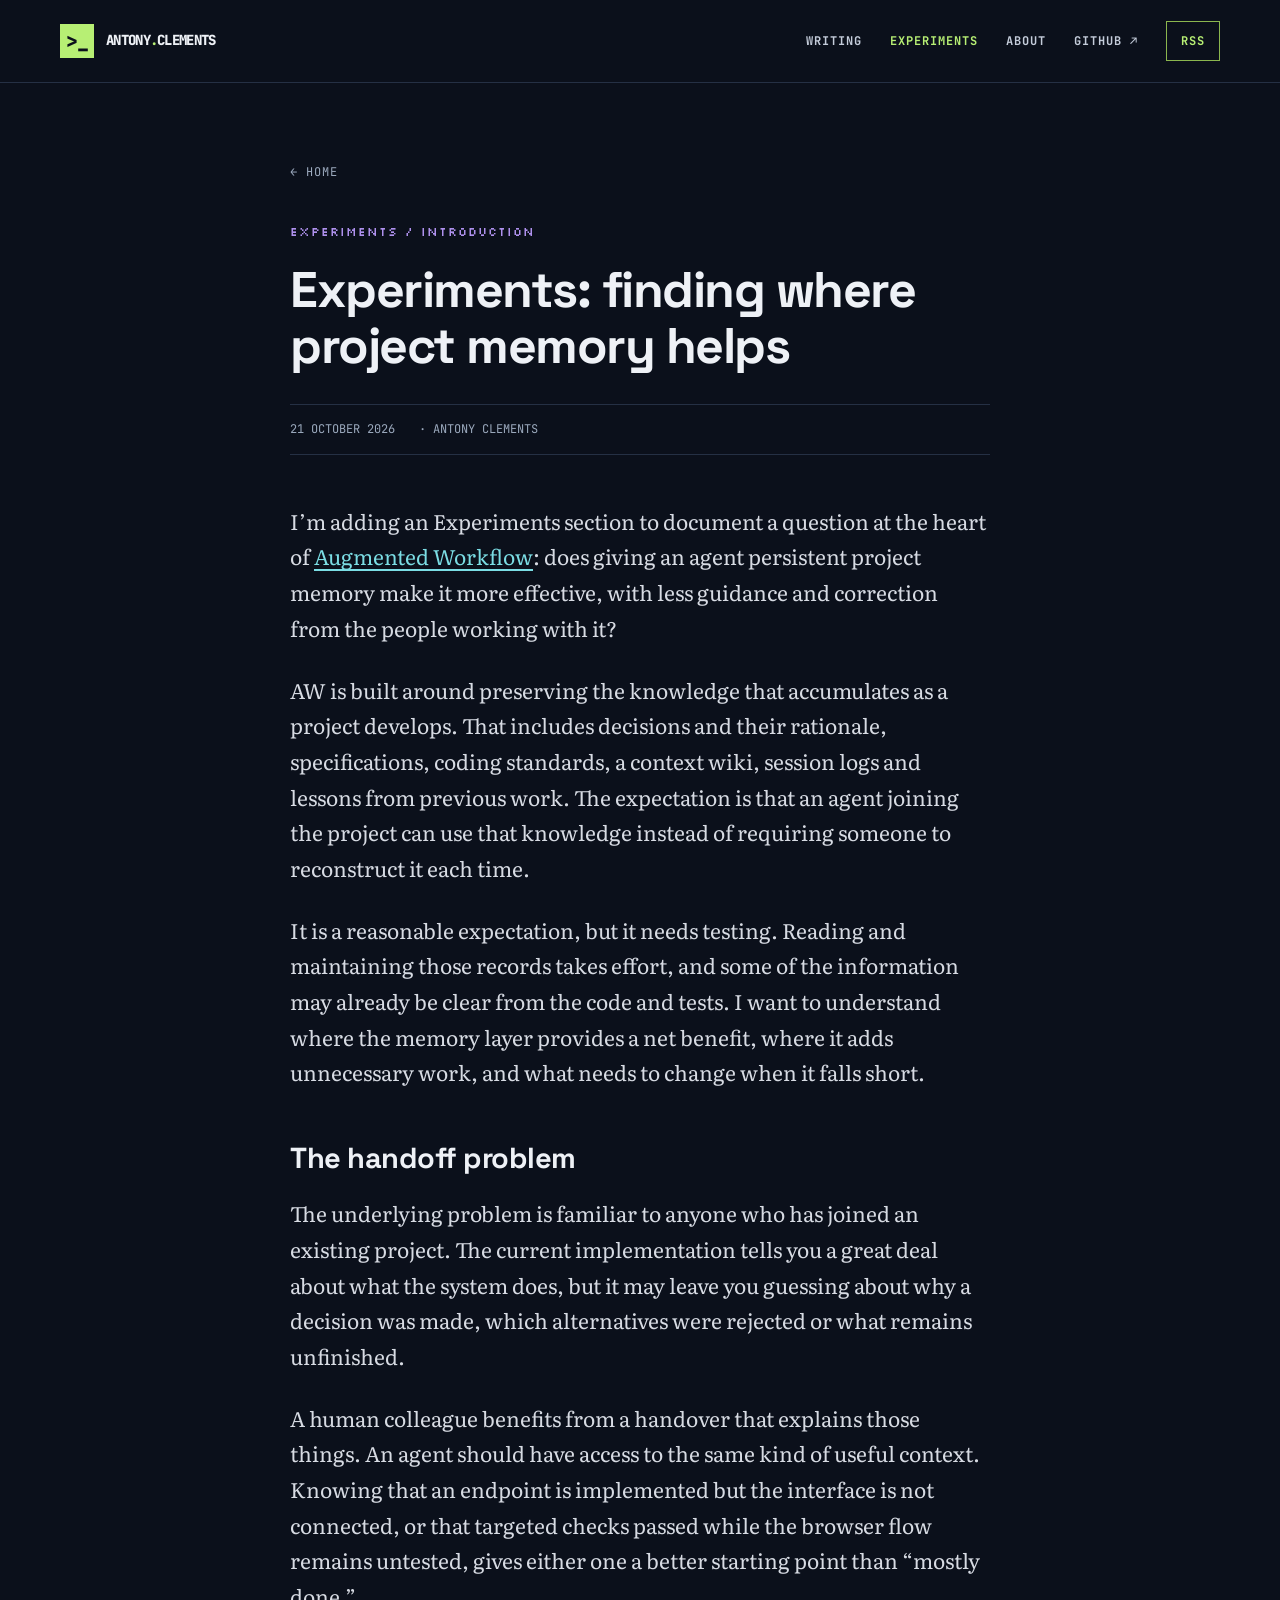
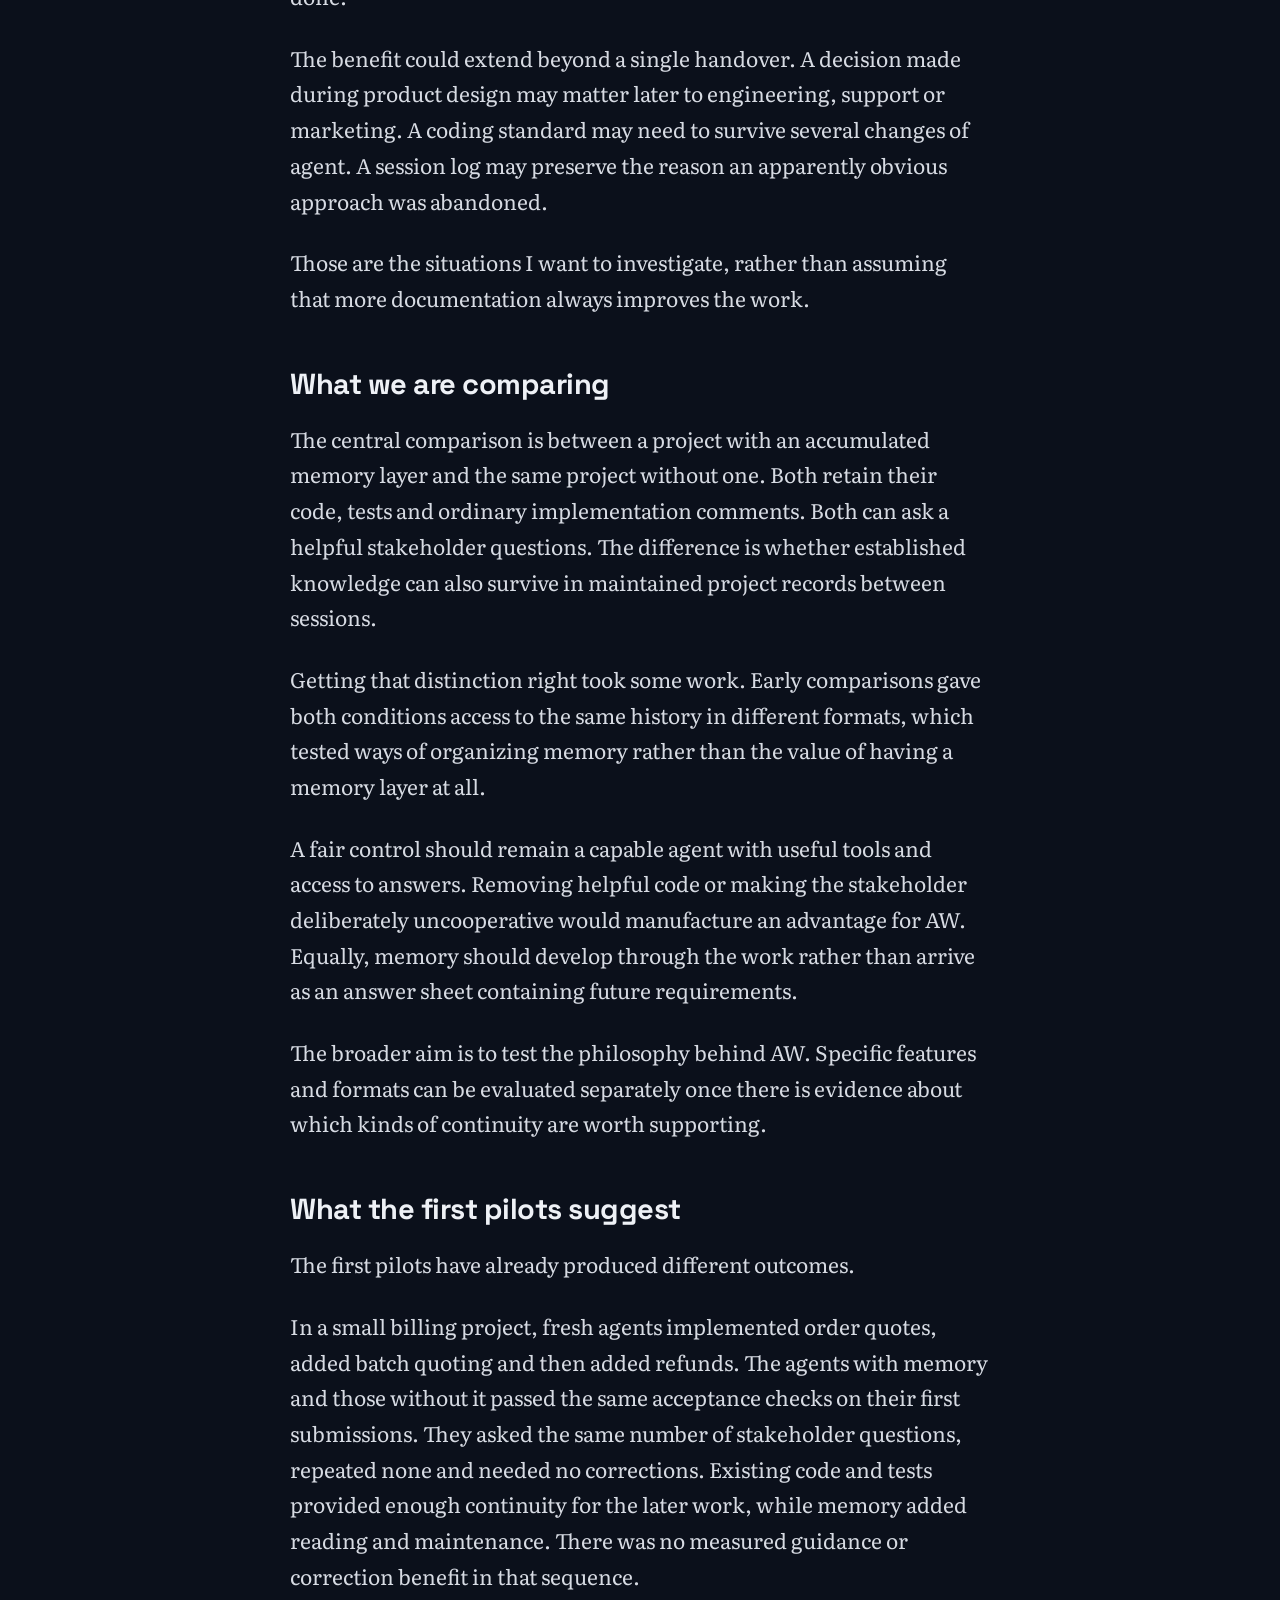
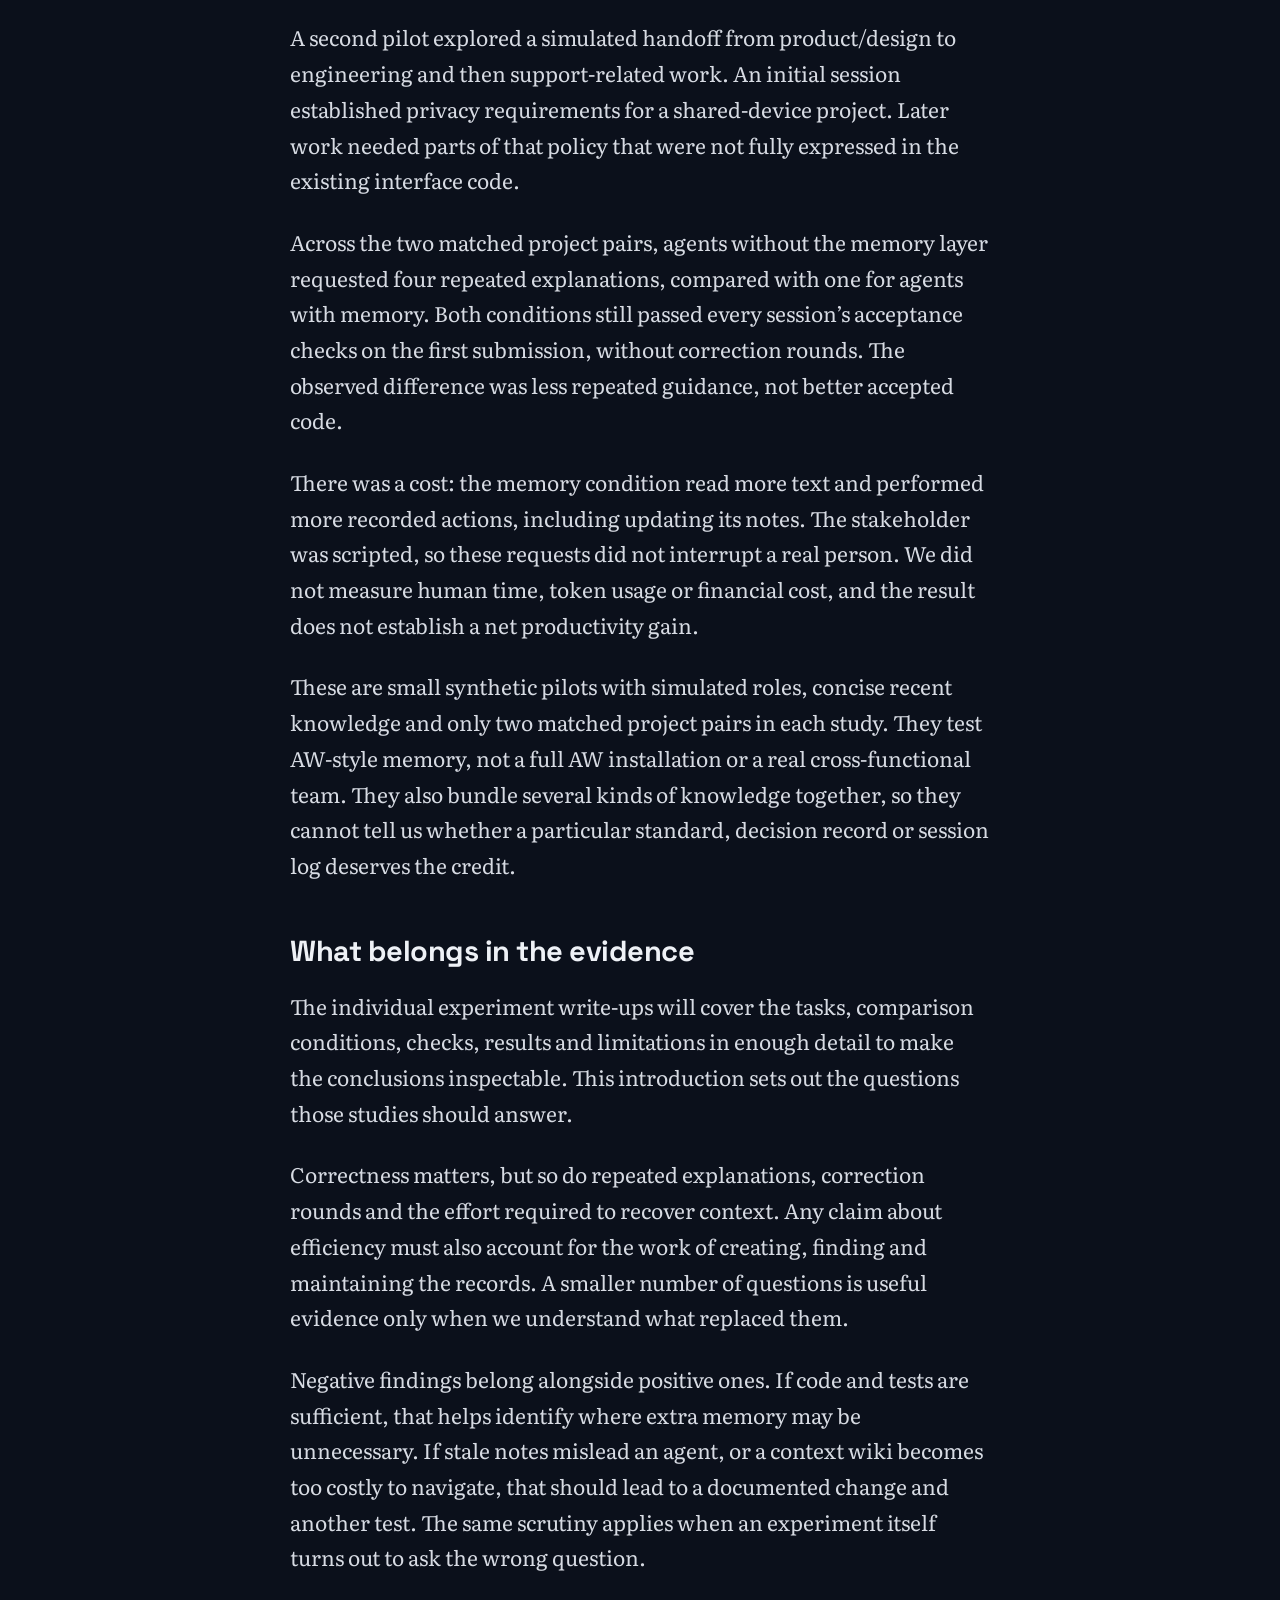
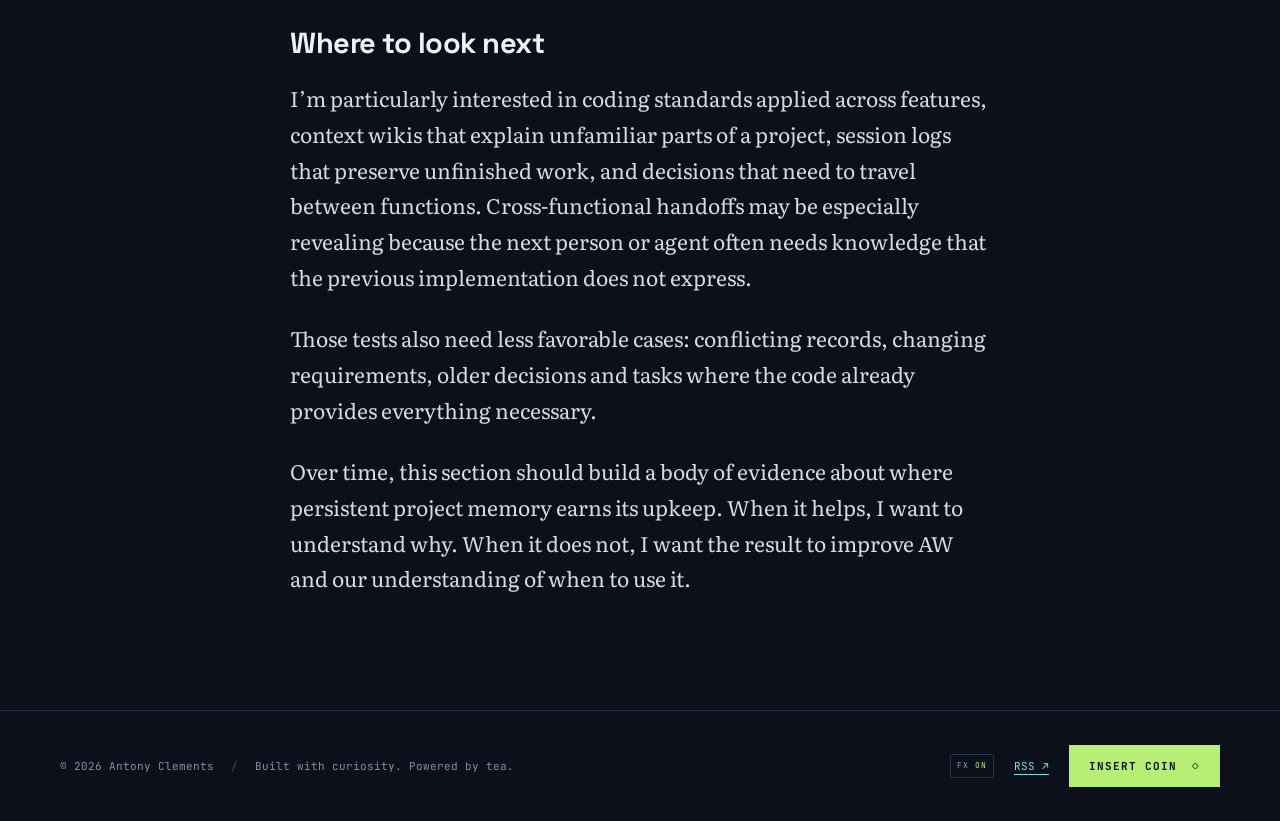
==== commit 0338444c: "Load Google Fonts from page heads with preconnect hints Clarify the external font dependency in the " ====
--- a/experiments/index.html
+++ b/experiments/index.html
@@ -5,7 +5,10 @@
   <meta name="viewport" content="width=device-width, initial-scale=1">
   <title>Experiments: finding where project memory helps &mdash; Antony Clements</title>
   <meta name="description" content="Testing where persistent project memory helps agents, where it adds work, and what the evidence means for Augmented Workflow.">
-  <link rel="stylesheet" href="/styles.css">
+  <link rel="preconnect" href="https://fonts.googleapis.com">
+<link rel="preconnect" href="https://fonts.gstatic.com" crossorigin>
+<link rel="stylesheet" href="https://fonts.googleapis.com/css2?family=Inter:ital,wght@0,400;0,500;0,600;0,700;0,800;1,400;1,700&amp;family=Literata:ital,opsz,wght@0,7..72,400..700;1,7..72,400..700&amp;family=JetBrains+Mono:wght@400;500;700&amp;family=Silkscreen&amp;family=Space+Grotesk:wght@400;500;600;700&amp;display=swap">
+<link rel="stylesheet" href="/styles.css">
   <link rel="canonical" href="https://antonyjclements.github.io/experiments/">
 <meta name="theme-color" content="#0b101b"><link rel="icon" href="/assets/favicon.svg" type="image/svg+xml"><script src="/arcade.js" defer></script>
   <meta property="og:type" content="article">
--- a/styles.css
+++ b/styles.css
@@ -8,7 +8,9 @@
   --lime:#b7ef74;
   --cyan:#7bdde4;
   --purple:#af91ee;
-  --mono:ui-monospace,'SFMono-Regular',Consolas,'Liberation Mono',monospace;
+  --body:'Inter',Arial,Helvetica,sans-serif;
+  --heading:'Space Grotesk',Arial,Helvetica,sans-serif;
+  --mono:'JetBrains Mono',ui-monospace,'SFMono-Regular',Consolas,'Liberation Mono',monospace;
 }
 * {
   box-sizing:border-box;
@@ -21,7 +23,7 @@
   margin:0;
   background:var(--bg);
   color:var(--ink);
-  font-family:Arial,Helvetica,sans-serif;
+  font-family:var(--body);
   line-height:1.65;
 }
 body::before {
@@ -967,9 +969,9 @@
 .motion-toggle { font-size:8px; padding:4px 6px; }
 .article-main { max-width:760px; padding:74px 30px 88px; }
 .back-link { font-size:12px; margin-bottom:42px; }
-article { font-family:Georgia,'Times New Roman',serif; font-size:21px; line-height:1.7; color:#d7dbe3; }
+article { font-family:'Literata',Georgia,serif; font-optical-sizing:auto; font-size:21px; line-height:1.7; color:#d7dbe3; }
 article>.eyebrow { color:var(--purple); font-size:11px; margin:0 0 20px; }
-article h1,article h2,article h3 { font-family:Arial,Helvetica,sans-serif; }
+h1,h2,h3,.article-pagination strong { font-family:var(--heading); }
 article h1 { font-size:50px; line-height:1.12; letter-spacing:-1.5px; margin:0 0 30px; }
 article .meta { display:flex; flex-wrap:wrap; gap:24px; font:12px/1.7 var(--mono); text-transform:uppercase; border-block:1px solid var(--line); padding:14px 0; margin:0 0 48px; }
 article p { margin:26px 0; }
@@ -1058,3 +1060,21 @@
   .pilot-card p { font-size:16px; }
 }
 .site-header nav a[aria-current] { color:var(--lime); }
+
+/* Silkscreen is reserved for short eyebrow labels. */
+.eyebrow,.section-heading .eyebrow,.about-panel .eyebrow,
+article>.eyebrow,.save-point .eyebrow {
+  font-family:'Silkscreen',var(--mono);
+  font-weight:400;
+  font-size:12px;
+  line-height:1.7;
+  letter-spacing:1px;
+}
+.eyebrow .mono-amp { font-family:var(--mono); }
+.essay-number { font-family:var(--mono); font-size:16px; }
+.cheat-keys { font-family:var(--mono); font-size:11px; }
+@media(max-width:700px) {
+  .eyebrow,.about-panel .eyebrow,article>.eyebrow,.save-point .eyebrow { font-size:11px; }
+  .essay-number { font-size:14px; }
+  .cheat-keys { font-size:10px; }
+}
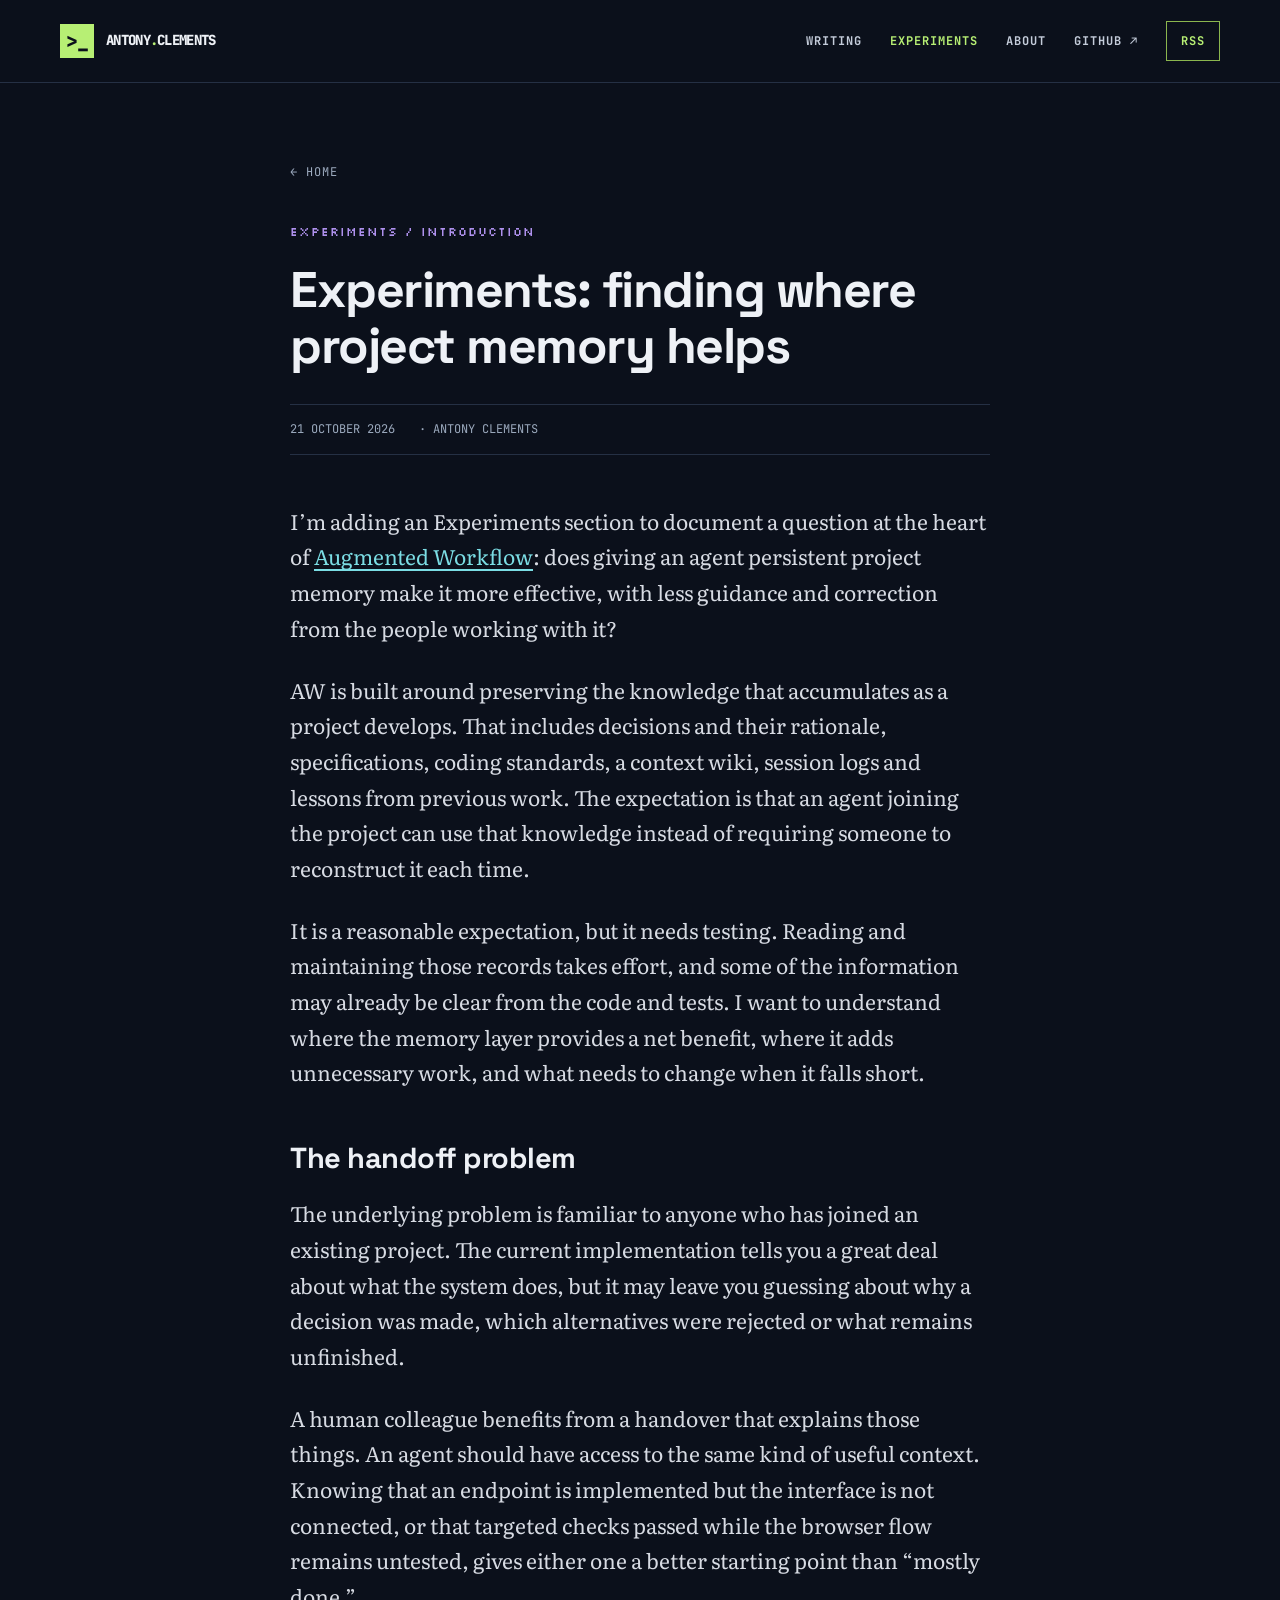
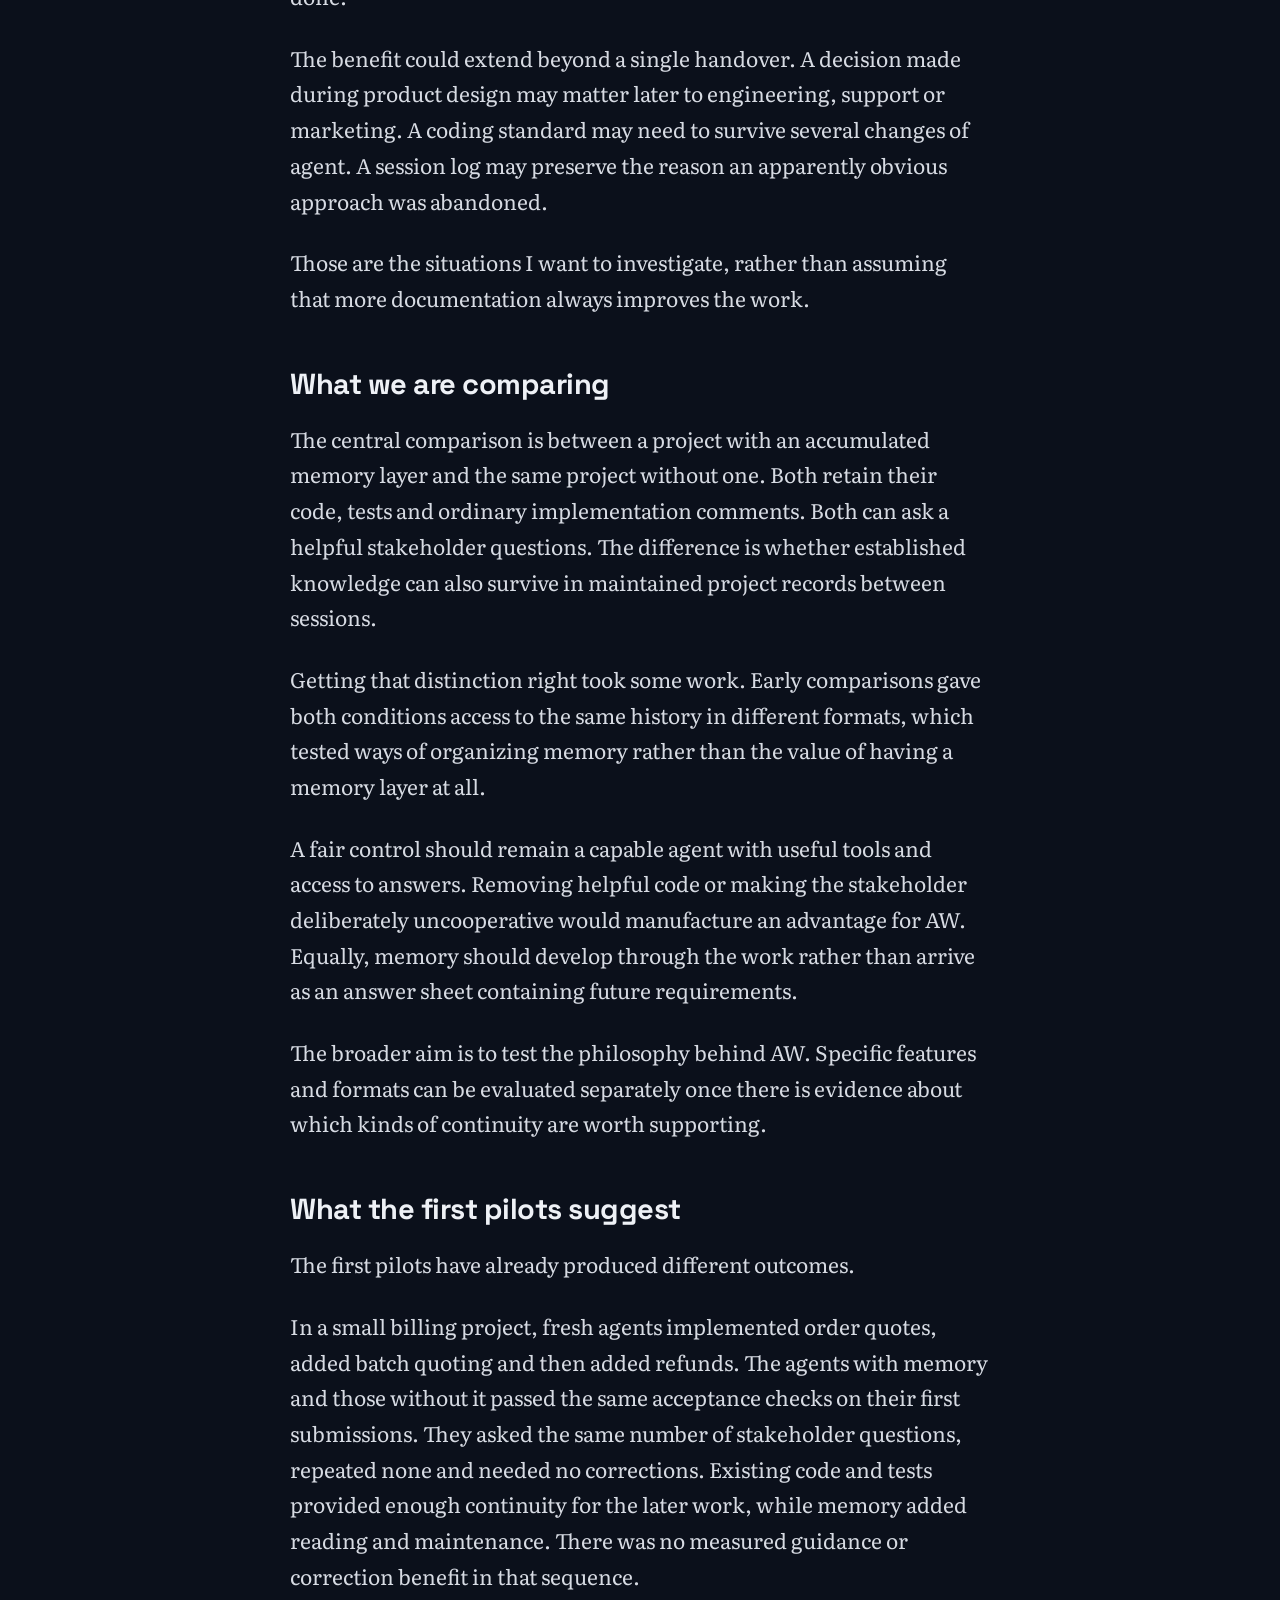
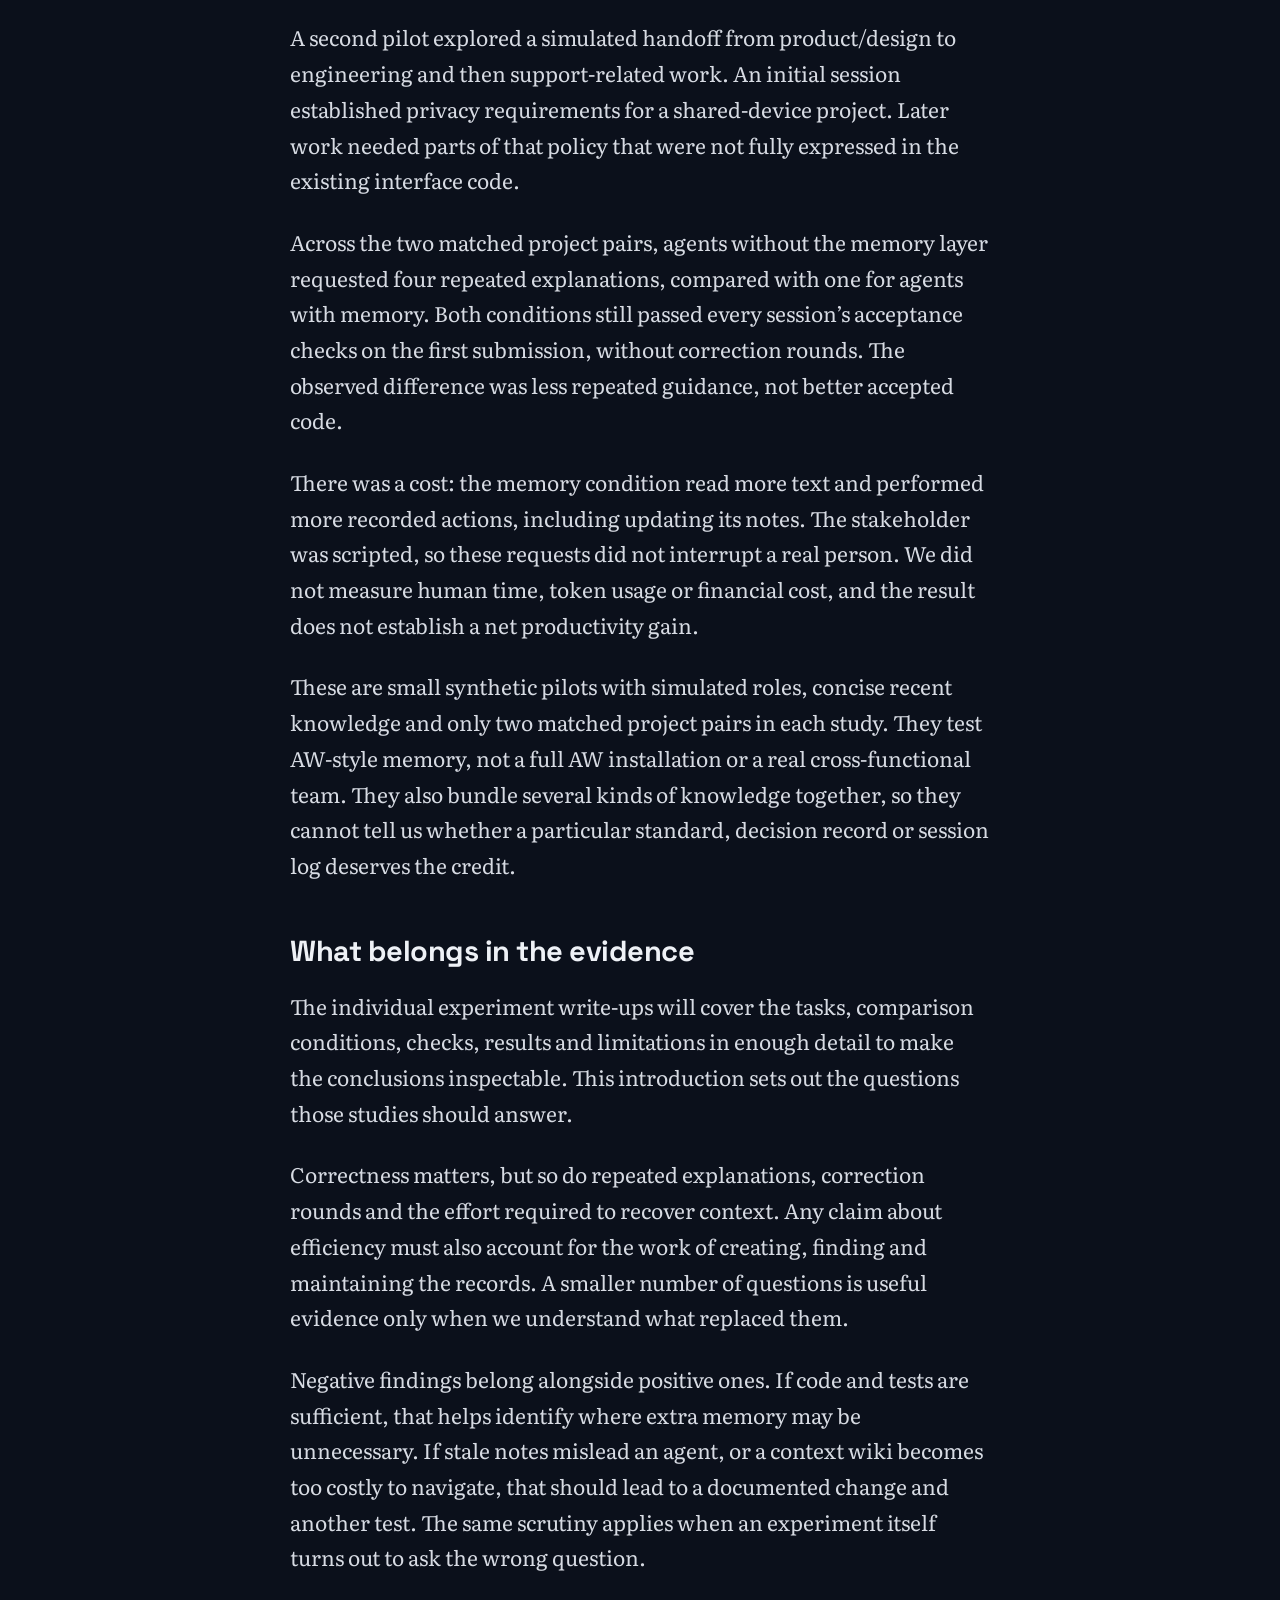
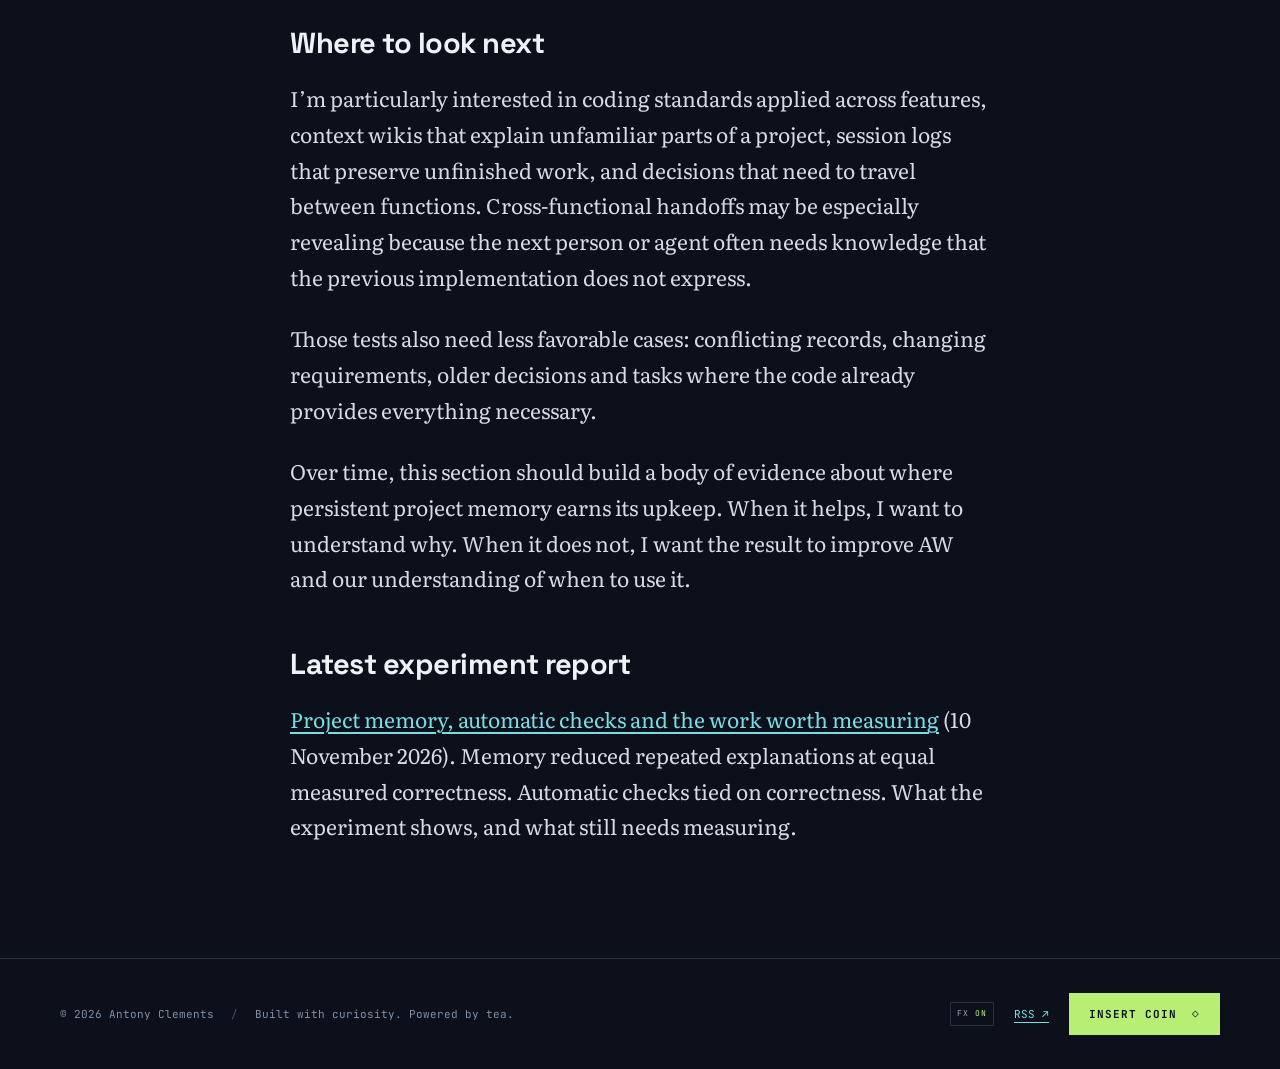
==== commit d9d548cd: "Publish AW-DUAL-003 project memory and automatic checks report" ====
--- a/experiments/index.html
+++ b/experiments/index.html
@@ -65,6 +65,7 @@
 <p>I’m particularly interested in coding standards applied across features, context wikis that explain unfamiliar parts of a project, session logs that preserve unfinished work, and decisions that need to travel between functions. Cross-functional handoffs may be especially revealing because the next person or agent often needs knowledge that the previous implementation does not express.</p>
 <p>Those tests also need less favorable cases: conflicting records, changing requirements, older decisions and tasks where the code already provides everything necessary.</p>
 <p>Over time, this section should build a body of evidence about where persistent project memory earns its upkeep. When it helps, I want to understand why. When it does not, I want the result to improve AW and our understanding of when to use it.</p>
+<h2>Latest experiment report</h2><p><a href="/posts/project-memory-automatic-checks/">Project memory, automatic checks and the work worth measuring</a> (10 November 2026). Memory reduced repeated explanations at equal measured correctness. Automatic checks tied on correctness. What the experiment shows, and what still needs measuring.</p>
 </article></main>
 <footer class="site-footer"><div class="inner footer-row"><p>© 2026 Antony Clements <span class="footer-divider">/</span> Built with curiosity. Powered by tea.</p><div><button class="motion-toggle" type="button" aria-pressed="false" aria-label="Pause visual animations">FX <span>ON</span></button><a href="/feed.xml">RSS ↗</a><button class="secret-trigger" type="button" aria-label="Enter the secret arcade">INSERT COIN <span aria-hidden="true">◇</span></button></div></div></footer>
 
